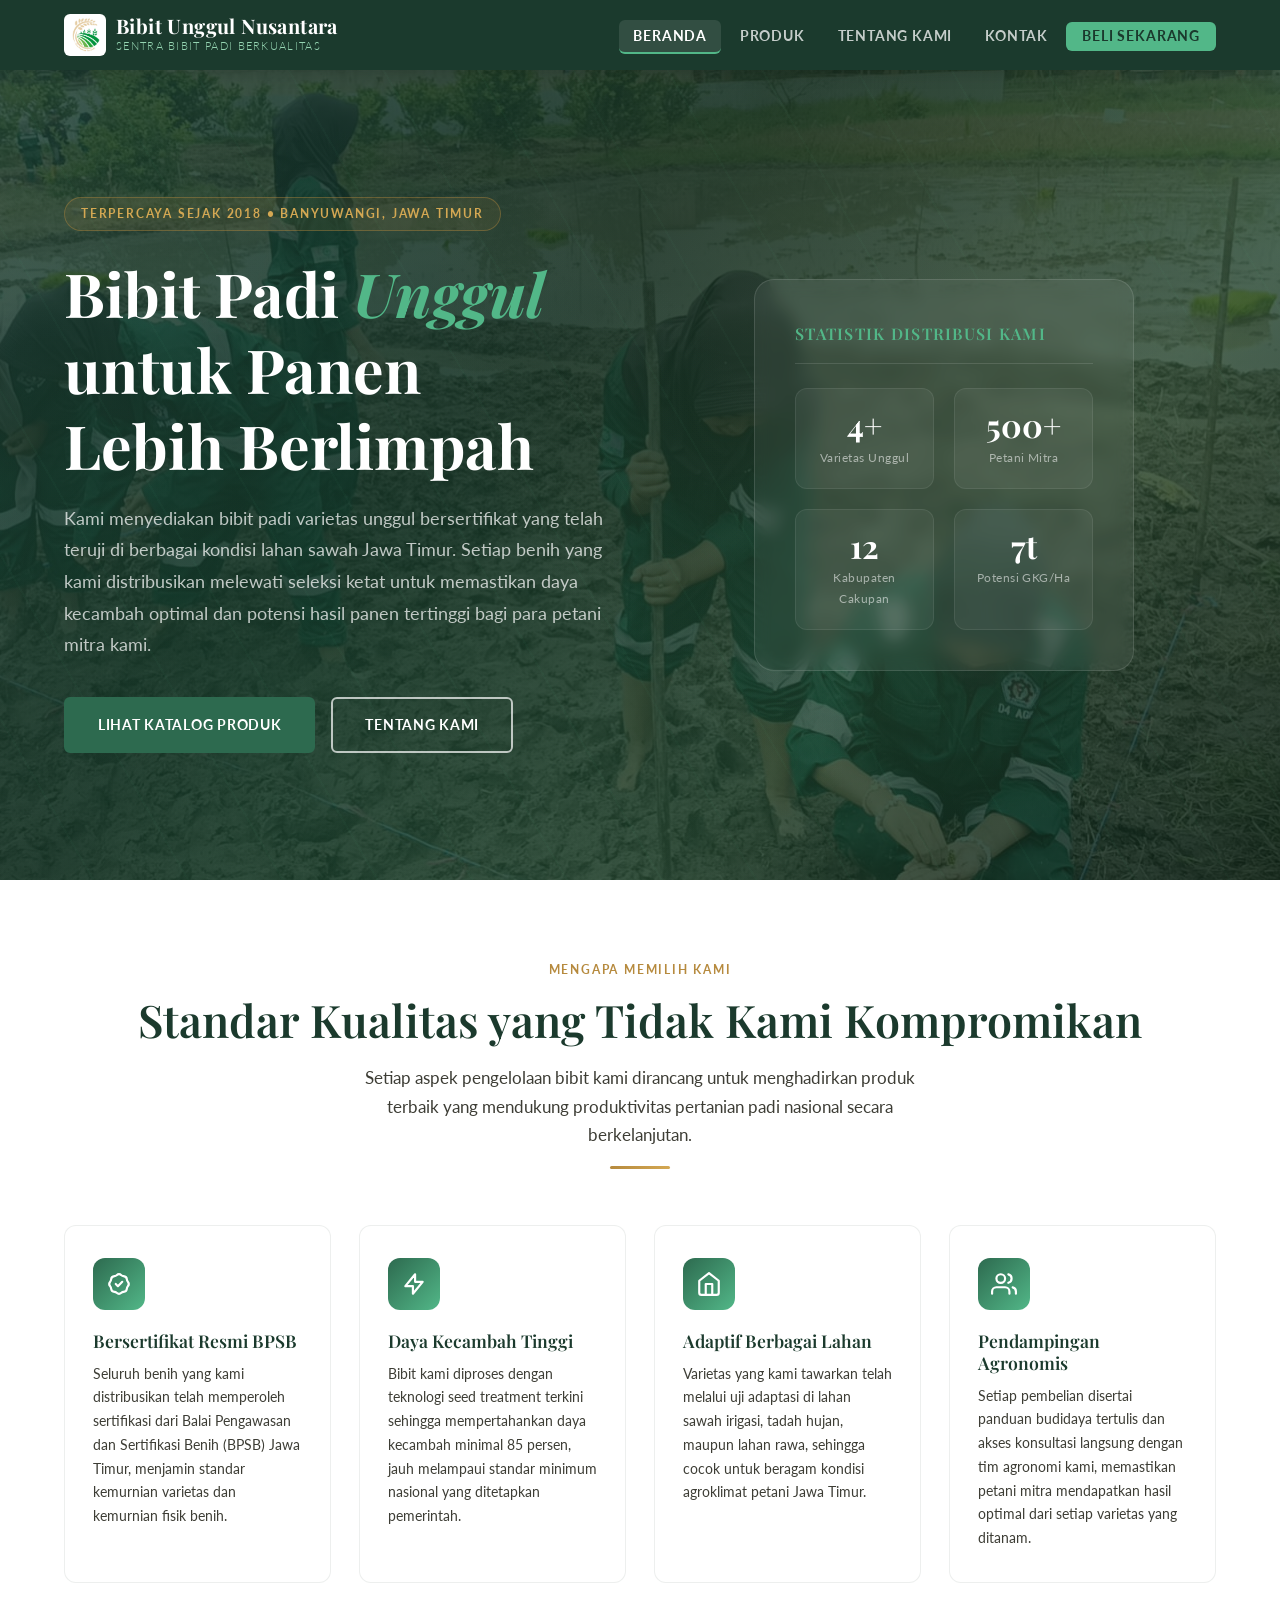
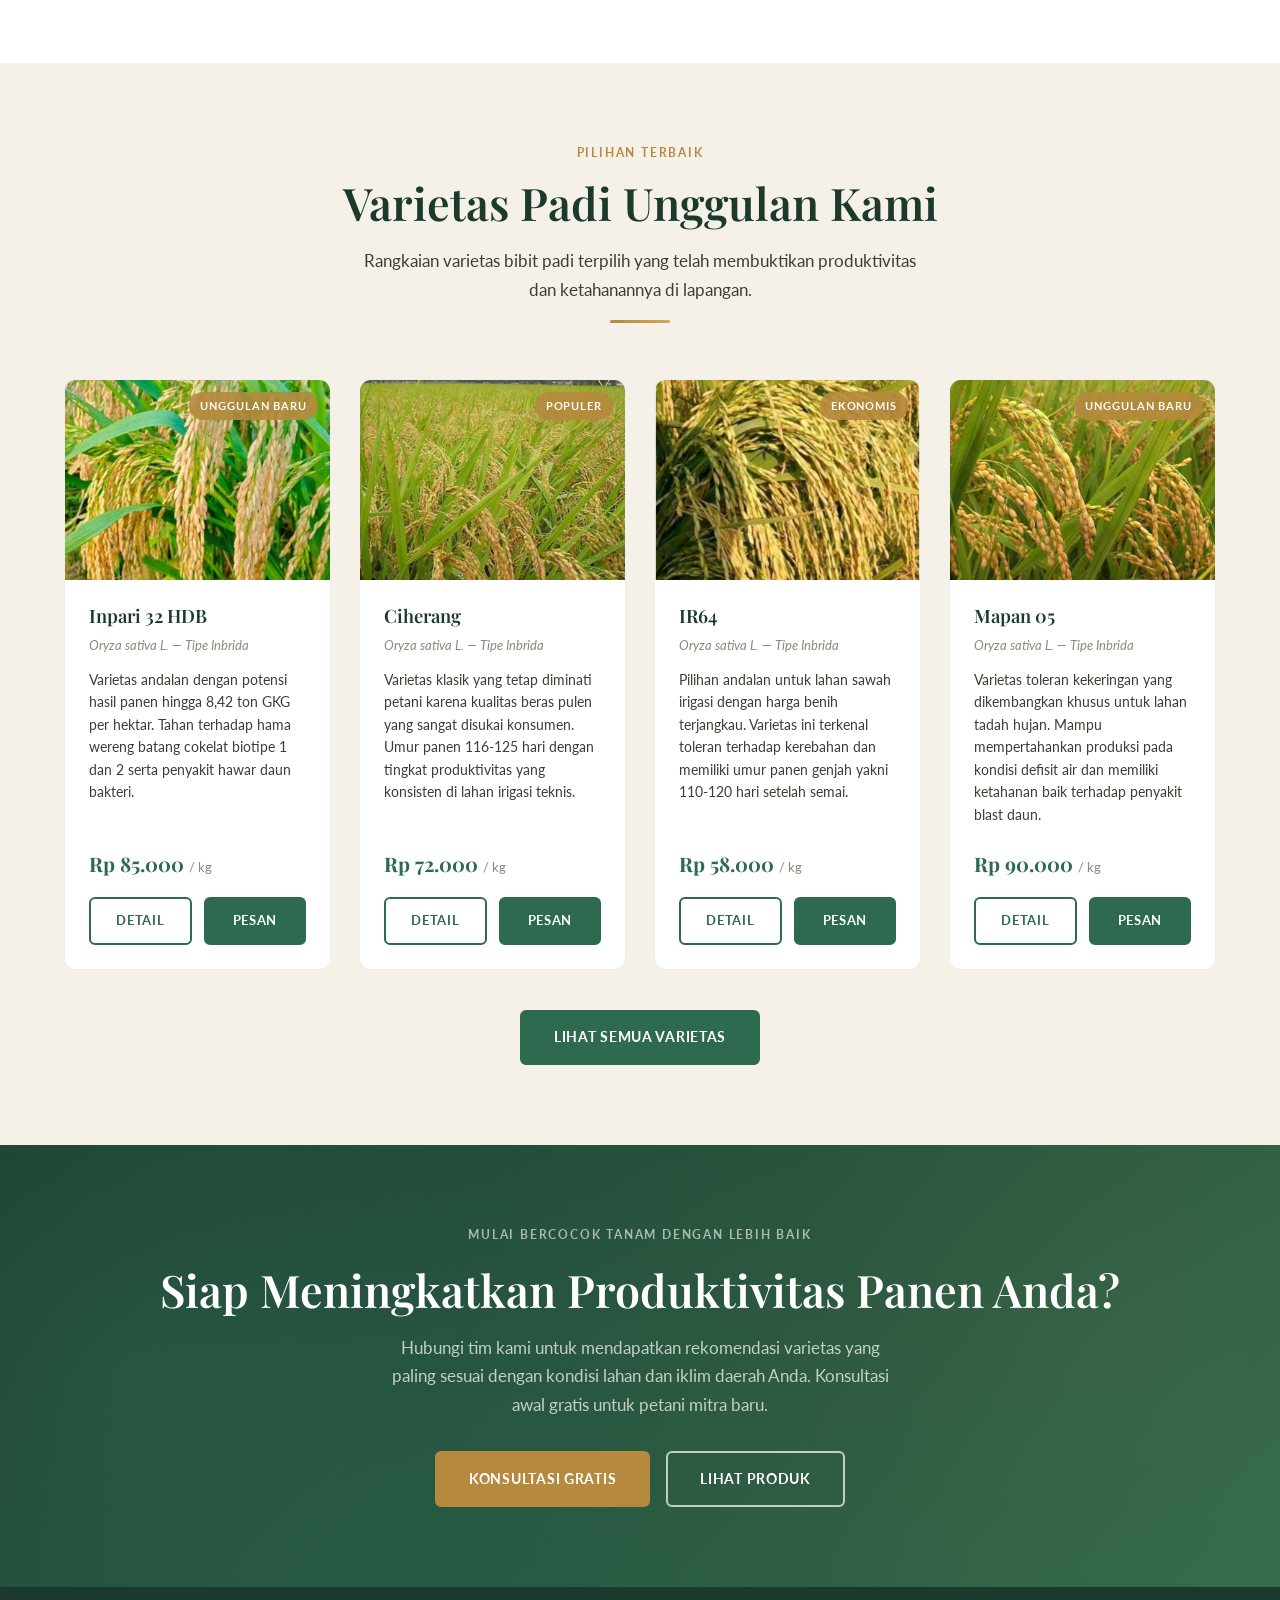
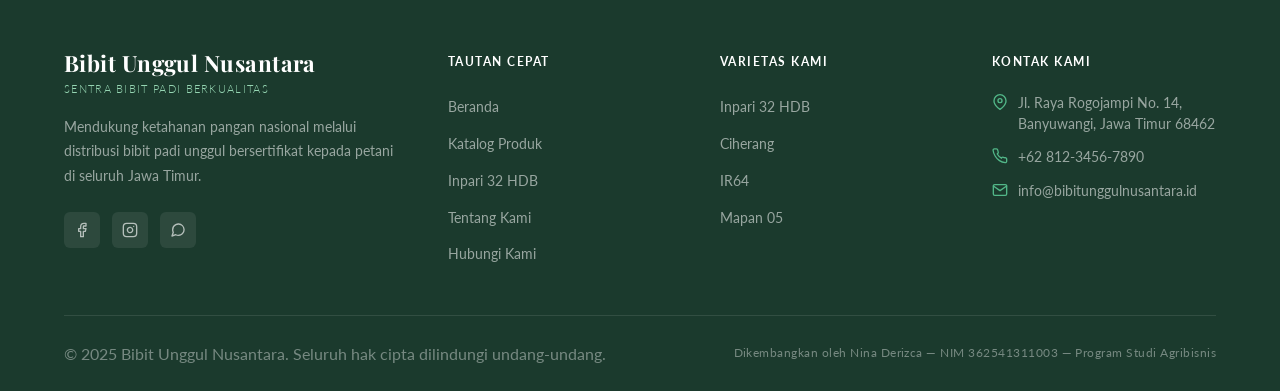
==== index.html @ 70c7c41b "update project untuk repo ninaderizca.github.io" ====
<!DOCTYPE html>
<html lang="id">
<head>
  <meta charset="UTF-8" />
  <meta name="viewport" content="width=device-width, initial-scale=1.0" />
  <title>Bibit Unggul Nusantara &mdash; Pusat Bibit Padi Berkualitas</title>
  <meta name="description" content="Distributor bibit padi varietas unggul terpercaya. Inpari 32, Ciherang, IR64, dan Mapan 05. Bersertifikat, produksi tinggi, tahan hama." />
  <link rel="stylesheet" href="style.css" />
</head>
<body>

  <!-- NAVIGASI -->
  <nav class="navbar">
    <div class="navbar-dalam">
      <a href="index.html" class="navbar-logo">
        <img src="assets/images/logo.jpg" alt="Logo Bibit Unggul Nusantara">
        <div class="logo-teks">
          <span class="logo-nama">Bibit Unggul Nusantara</span>
          <span class="logo-tagline">Sentra Bibit Padi Berkualitas</span>
        </div>
      </a>
      <ul class="navbar-menu">
        <li><a href="index.html" class="aktif">Beranda</a></li>
        <li><a href="product.html">Produk</a></li>
        <li><a href="about.html">Tentang Kami</a></li>
        <li><a href="contact.html">Kontak</a></li>
        <li><a href="product.html" class="navbar-cta">Beli Sekarang</a></li>
      </ul>
      <button class="hamburger" onclick="toggleMenu()" aria-label="Buka Menu">
        <span></span><span></span><span></span>
      </button>
    </div>
    <div class="mobile-menu" id="mobileMenu">
      <a href="index.html">Beranda</a>
      <a href="product.html">Produk</a>
      <a href="about.html">Tentang Kami</a>
      <a href="contact.html">Kontak</a>
      <a href="product.html">Beli Sekarang</a>
    </div>
  </nav>

  <!-- HERO -->
  <section class="hero">
    <div class="hero-pola"></div>
    <div class="hero-konten">
      <div class="hero-teks">
        <span class="label-kecil animasi-masuk">Terpercaya Sejak 2018 &bull; Banyuwangi, Jawa Timur</span>
        <h1 class="animasi-masuk-delay-1">
          Bibit Padi <em>Unggul</em><br />untuk Panen<br />Lebih Berlimpah
        </h1>
        <p class="deskripsi-hero animasi-masuk-delay-2">
          Kami menyediakan bibit padi varietas unggul bersertifikat yang telah teruji di berbagai kondisi lahan sawah Jawa Timur. Setiap benih yang kami distribusikan melewati seleksi ketat untuk memastikan daya kecambah optimal dan potensi hasil panen tertinggi bagi para petani mitra kami.
        </p>
        <div class="grup-tombol animasi-masuk-delay-3">
          <a href="product.html" class="tombol tombol-primer">Lihat Katalog Produk</a>
          <a href="about.html" class="tombol tombol-outline-putih">Tentang Kami</a>
        </div>
      </div>
      <div class="hero-visual animasi-masuk-delay-4">
        <div class="kartu-hero">
          <div class="kartu-hero-judul">Statistik Distribusi Kami</div>
          <div class="stats-grid">
            <div class="stat-item">
              <span class="stat-angka">4+</span>
              <div class="stat-label">Varietas Unggul</div>
            </div>
            <div class="stat-item">
              <span class="stat-angka">500+</span>
              <div class="stat-label">Petani Mitra</div>
            </div>
            <div class="stat-item">
              <span class="stat-angka">12</span>
              <div class="stat-label">Kabupaten Cakupan</div>
            </div>
            <div class="stat-item">
              <span class="stat-angka">7t</span>
              <div class="stat-label">Potensi GKG/Ha</div>
            </div>
          </div>
        </div>
      </div>
    </div>
  </section>

  <!-- KEUNGGULAN -->
  <section class="bagian bagian-putih">
    <div class="kontainer">
      <div class="judul-bagian">
        <div class="label-kecil">Mengapa Memilih Kami</div>
        <h2>Standar Kualitas yang Tidak Kami Kompromikan</h2>
        <p>Setiap aspek pengelolaan bibit kami dirancang untuk menghadirkan produk terbaik yang mendukung produktivitas pertanian padi nasional secara berkelanjutan.</p>
        <div class="garis-emas"></div>
      </div>
      <div class="grid-keunggulan">
        <div class="kartu-keunggulan">
          <div class="ikon-keunggulan">
            <svg viewBox="0 0 24 24"><path d="M9 12l2 2 4-4M7.835 4.697a3.42 3.42 0 001.946-.806 3.42 3.42 0 014.438 0 3.42 3.42 0 001.946.806 3.42 3.42 0 013.138 3.138 3.42 3.42 0 00.806 1.946 3.42 3.42 0 010 4.438 3.42 3.42 0 00-.806 1.946 3.42 3.42 0 01-3.138 3.138 3.42 3.42 0 00-1.946.806 3.42 3.42 0 01-4.438 0 3.42 3.42 0 00-1.946-.806 3.42 3.42 0 01-3.138-3.138 3.42 3.42 0 00-.806-1.946 3.42 3.42 0 010-4.438 3.42 3.42 0 00.806-1.946 3.42 3.42 0 013.138-3.138z"/></svg>
          </div>
          <h3>Bersertifikat Resmi BPSB</h3>
          <p>Seluruh benih yang kami distribusikan telah memperoleh sertifikasi dari Balai Pengawasan dan Sertifikasi Benih (BPSB) Jawa Timur, menjamin standar kemurnian varietas dan kemurnian fisik benih.</p>
        </div>
        <div class="kartu-keunggulan">
          <div class="ikon-keunggulan">
            <svg viewBox="0 0 24 24"><path d="M13 10V3L4 14h7v7l9-11h-7z"/></svg>
          </div>
          <h3>Daya Kecambah Tinggi</h3>
          <p>Bibit kami diproses dengan teknologi seed treatment terkini sehingga mempertahankan daya kecambah minimal 85 persen, jauh melampaui standar minimum nasional yang ditetapkan pemerintah.</p>
        </div>
        <div class="kartu-keunggulan">
          <div class="ikon-keunggulan">
            <svg viewBox="0 0 24 24"><path d="M3 9l9-7 9 7v11a2 2 0 01-2 2H5a2 2 0 01-2-2z"/><polyline points="9,22 9,12 15,12 15,22"/></svg>
          </div>
          <h3>Adaptif Berbagai Lahan</h3>
          <p>Varietas yang kami tawarkan telah melalui uji adaptasi di lahan sawah irigasi, tadah hujan, maupun lahan rawa, sehingga cocok untuk beragam kondisi agroklimat petani Jawa Timur.</p>
        </div>
        <div class="kartu-keunggulan">
          <div class="ikon-keunggulan">
            <svg viewBox="0 0 24 24"><path d="M17 21v-2a4 4 0 00-4-4H5a4 4 0 00-4 4v2"/><circle cx="9" cy="7" r="4"/><path d="M23 21v-2a4 4 0 00-3-3.87M16 3.13a4 4 0 010 7.75"/></svg>
          </div>
          <h3>Pendampingan Agronomis</h3>
          <p>Setiap pembelian disertai panduan budidaya tertulis dan akses konsultasi langsung dengan tim agronomi kami, memastikan petani mitra mendapatkan hasil optimal dari setiap varietas yang ditanam.</p>
        </div>
      </div>
    </div>
  </section>

  <!-- PRODUK UNGGULAN -->
  <section class="bagian bagian-krem">
    <div class="kontainer">
      <div class="judul-bagian">
        <div class="label-kecil">Pilihan Terbaik</div>
        <h2>Varietas Padi Unggulan Kami</h2>
        <p>Rangkaian varietas bibit padi terpilih yang telah membuktikan produktivitas dan ketahanannya di lapangan.</p>
        <div class="garis-emas"></div>
      </div>
      <div class="grid-produk">

        <!-- Inpari 32 -->
        <div class="kartu-produk">
          <div class="kartu-produk-gambar" style="background: transparent;">
            <img src="assets/images/inpari32.jpg" alt="Bibit Padi Inpari 32 HDB" style="width: 100%; height: 100%; object-fit: cover;" />
            <div class="lencana-varietas">Unggulan Baru</div>
          </div>
          <div class="kartu-produk-isi">
            <h3>Inpari 32 HDB</h3>
            <div class="varietas-latin">Oryza sativa L. &mdash; Tipe Inbrida</div>
            <p>Varietas andalan dengan potensi hasil panen hingga 8,42 ton GKG per hektar. Tahan terhadap hama wereng batang cokelat biotipe 1 dan 2 serta penyakit hawar daun bakteri.</p>
            <div class="harga-produk">Rp 85.000 <span>/ kg</span></div>
            <div class="kartu-produk-aksi">
              <a href="detail-inpari.html" class="tombol tombol-sekunder">Detail</a>
              <a href="contact.html" class="tombol tombol-primer">Pesan</a>
            </div>
          </div>
        </div>

        <!-- Ciherang -->
        <div class="kartu-produk">
          <div class="kartu-produk-gambar" style="background: transparent;">
            <img src="assets/images/ciherang.jpg" alt="Bibit Padi Ciherang" style="width: 100%; height: 100%; object-fit: cover;" />
            <div class="lencana-varietas">Populer</div>
          </div>
          <div class="kartu-produk-isi">
            <h3>Ciherang</h3>
            <div class="varietas-latin">Oryza sativa L. &mdash; Tipe Inbrida</div>
            <p>Varietas klasik yang tetap diminati petani karena kualitas beras pulen yang sangat disukai konsumen. Umur panen 116-125 hari dengan tingkat produktivitas yang konsisten di lahan irigasi teknis.</p>
            <div class="harga-produk">Rp 72.000 <span>/ kg</span></div>
            <div class="kartu-produk-aksi">
              <a href="product.html" class="tombol tombol-sekunder">Detail</a>
              <a href="contact.html" class="tombol tombol-primer">Pesan</a>
            </div>
          </div>
        </div>

        <!-- IR64 -->
        <div class="kartu-produk">
          <div class="kartu-produk-gambar" style="background: transparent;">
            <img src="assets/images/ir64.jpg" alt="Bibit Padi IR64" style="width: 100%; height: 100%; object-fit: cover;" />
            <div class="lencana-varietas">Ekonomis</div>
          </div>
          <div class="kartu-produk-isi">
            <h3>IR64</h3>
            <div class="varietas-latin">Oryza sativa L. &mdash; Tipe Inbrida</div>
            <p>Pilihan andalan untuk lahan sawah irigasi dengan harga benih terjangkau. Varietas ini terkenal toleran terhadap kerebahan dan memiliki umur panen genjah yakni 110-120 hari setelah semai.</p>
            <div class="harga-produk">Rp 58.000 <span>/ kg</span></div>
            <div class="kartu-produk-aksi">
              <a href="product.html" class="tombol tombol-sekunder">Detail</a>
              <a href="contact.html" class="tombol tombol-primer">Pesan</a>
            </div>
          </div>
        </div>

        <!-- Mapan 05 -->
        <div class="kartu-produk">
          <div class="kartu-produk-gambar" style="background: transparent;">
            <img src="assets/images/mapan05.jpg" alt="Bibit Padi Mapan 05" style="width: 100%; height: 100%; object-fit: cover;" />
            <div class="lencana-varietas">Unggulan Baru</div>
          </div>
          <div class="kartu-produk-isi">
            <h3>Mapan 05</h3>
            <div class="varietas-latin">Oryza sativa L. &mdash; Tipe Inbrida</div>
            <p>Varietas toleran kekeringan yang dikembangkan khusus untuk lahan tadah hujan. Mampu mempertahankan produksi pada kondisi defisit air dan memiliki ketahanan baik terhadap penyakit blast daun.</p>
            <div class="harga-produk">Rp 90.000 <span>/ kg</span></div>
            <div class="kartu-produk-aksi">
              <a href="product.html" class="tombol tombol-sekunder">Detail</a>
              <a href="contact.html" class="tombol tombol-primer">Pesan</a>
            </div>
          </div>
        </div>

      </div>
      <div style="text-align: center; margin-top: 2.5rem;">
        <a href="product.html" class="tombol tombol-primer">Lihat Semua Varietas</a>
      </div>
    </div>
  </section>

  <!-- SPANDUK CTA -->
  <section class="spanduk-cta">
    <div class="kontainer">
      <div class="label-kecil" style="color: rgba(255,255,255,0.6);">Mulai Bercocok Tanam dengan Lebih Baik</div>
      <h2 style="color: var(--putih); margin: 1rem 0;">Siap Meningkatkan Produktivitas Panen Anda?</h2>
      <p>Hubungi tim kami untuk mendapatkan rekomendasi varietas yang paling sesuai dengan kondisi lahan dan iklim daerah Anda. Konsultasi awal gratis untuk petani mitra baru.</p>
      <div class="grup-tombol" style="justify-content: center;">
        <a href="contact.html" class="tombol tombol-emas">Konsultasi Gratis</a>
        <a href="product.html" class="tombol tombol-outline-putih">Lihat Produk</a>
      </div>
    </div>
  </section>

  <!-- FOOTER -->
  <footer class="footer">
    <div class="kontainer">
      <div class="footer-grid">
        <div class="footer-brand">
          <div class="logo-nama">Bibit Unggul Nusantara</div>
          <div class="logo-tagline" style="margin-bottom: 1rem;">Sentra Bibit Padi Berkualitas</div>
          <p>Mendukung ketahanan pangan nasional melalui distribusi bibit padi unggul bersertifikat kepada petani di seluruh Jawa Timur.</p>
          <div class="sosial-links">
            <a href="#" class="sosial-btn" aria-label="Facebook">
              <svg viewBox="0 0 24 24"><path d="M18 2h-3a5 5 0 00-5 5v3H7v4h3v8h4v-8h3l1-4h-4V7a1 1 0 011-1h3z"/></svg>
            </a>
            <a href="#" class="sosial-btn" aria-label="Instagram">
              <svg viewBox="0 0 24 24"><rect x="2" y="2" width="20" height="20" rx="5" ry="5"/><path d="M16 11.37A4 4 0 1112.63 8 4 4 0 0116 11.37z"/><line x1="17.5" y1="6.5" x2="17.51" y2="6.5"/></svg>
            </a>
            <a href="#" class="sosial-btn" aria-label="WhatsApp">
              <svg viewBox="0 0 24 24"><path d="M21 11.5a8.38 8.38 0 01-.9 3.8 8.5 8.5 0 01-7.6 4.7 8.38 8.38 0 01-3.8-.9L3 21l1.9-5.7a8.38 8.38 0 01-.9-3.8 8.5 8.5 0 014.7-7.6 8.38 8.38 0 013.8-.9h.5a8.48 8.48 0 018 8v.5z"/></svg>
            </a>
          </div>
        </div>
        <div>
          <div class="footer-judul">Tautan Cepat</div>
          <ul class="footer-link-list">
            <li><a href="index.html">Beranda</a></li>
            <li><a href="product.html">Katalog Produk</a></li>
            <li><a href="detail-inpari.html">Inpari 32 HDB</a></li>
            <li><a href="about.html">Tentang Kami</a></li>
            <li><a href="contact.html">Hubungi Kami</a></li>
          </ul>
        </div>
        <div>
          <div class="footer-judul">Varietas Kami</div>
          <ul class="footer-link-list">
            <li><a href="detail-inpari.html">Inpari 32 HDB</a></li>
            <li><a href="product.html">Ciherang</a></li>
            <li><a href="product.html">IR64</a></li>
            <li><a href="product.html">Mapan 05</a></li>
          </ul>
        </div>
        <div>
          <div class="footer-judul">Kontak Kami</div>
          <div class="footer-kontak-item">
            <svg viewBox="0 0 24 24"><path d="M21 10c0 7-9 13-9 13s-9-6-9-13a9 9 0 0118 0z"/><circle cx="12" cy="10" r="3"/></svg>
            Jl. Raya Rogojampi No. 14, Banyuwangi, Jawa Timur 68462
          </div>
          <div class="footer-kontak-item">
            <svg viewBox="0 0 24 24"><path d="M22 16.92v3a2 2 0 01-2.18 2 19.79 19.79 0 01-8.63-3.07A19.5 19.5 0 014.69 12a19.79 19.79 0 01-3.07-8.67A2 2 0 013.6 1.28h3a2 2 0 012 1.72c.127.96.361 1.903.7 2.81a2 2 0 01-.45 2.11L7.91 9a16 16 0 006.29 6.29l.61-.91a2 2 0 012.11-.45c.907.339 1.85.573 2.81.7A2 2 0 0122 16.92z"/></svg>
            +62 812-3456-7890
          </div>
          <div class="footer-kontak-item">
            <svg viewBox="0 0 24 24"><path d="M4 4h16c1.1 0 2 .9 2 2v12c0 1.1-.9 2-2 2H4c-1.1 0-2-.9-2-2V6c0-1.1.9-2 2-2z"/><polyline points="22,6 12,13 2,6"/></svg>
            info@bibitunggulnusantara.id
          </div>
        </div>
      </div>
      <div class="footer-bawah">
        <p>&copy; 2025 Bibit Unggul Nusantara. Seluruh hak cipta dilindungi undang-undang.</p>
        <p class="footer-nim">Dikembangkan oleh Nina Derizca &mdash; NIM 362541311003 &mdash; Program Studi Agribisnis</p>
      </div>
    </div>
  </footer>

  <script>
    function toggleMenu() {
      const menu = document.getElementById('mobileMenu');
      menu.classList.toggle('terbuka');
    }
  </script>
</body>
</html>
---- style.css ----
/* ============================================================
   BIBIT UNGGUL NUSANTARA - Stylesheet Utama
   Pemilik: Nina Derizca | NIM: 362541311003 | Agribisnis
   ============================================================ */

/* ── Import Font ── */
@import url('https://fonts.googleapis.com/css2?family=Playfair+Display:ital,wght@0,400;0,600;0,700;1,400&family=Lato:wght@300;400;700&family=DM+Serif+Display:ital@0;1&display=swap');

/* ── Variabel CSS ── */
:root {
  --hijau-tua:     #1b3a2d;
  --hijau-sedang:  #2d6a4f;
  --hijau-muda:    #52b788;
  --hijau-terang:  #95d5b2;
  --krem:          #f5f0e8;
  --krem-gelap:    #e8dfc8;
  --emas:          #b68a3e;
  --emas-muda:     #d4a853;
  --putih:         #ffffff;
  --abu-terang:    #f9f7f4;
  --abu:           #8a8a7e;
  --teks-gelap:    #1e1e1a;
  --teks-sedang:   #3d3d35;

  --font-display:  'Playfair Display', Georgia, serif;
  --font-serif:    'DM Serif Display', Georgia, serif;
  --font-body:     'Lato', sans-serif;

  --radius-kecil:  6px;
  --radius:        12px;
  --radius-besar:  20px;
  --shadow-halus:  0 2px 12px rgba(27, 58, 45, 0.08);
  --shadow-sedang: 0 6px 28px rgba(27, 58, 45, 0.14);
  --shadow-dalam:  0 16px 48px rgba(27, 58, 45, 0.22);
  --transisi:      0.32s cubic-bezier(0.4, 0, 0.2, 1);
}

/* ── Reset & Dasar ── */
*, *::before, *::after { box-sizing: border-box; margin: 0; padding: 0; }

html { scroll-behavior: smooth; font-size: 16px; }

body {
  font-family: var(--font-body);
  color: var(--teks-gelap);
  background-color: var(--krem);
  line-height: 1.7;
  -webkit-font-smoothing: antialiased;
}

img { display: block; max-width: 100%; }
a { color: inherit; text-decoration: none; }
ul { list-style: none; }

/* ── Tipografi Umum ── */
h1, h2, h3, h4 {
  font-family: var(--font-display);
  color: var(--hijau-tua);
  line-height: 1.25;
}

h1 { font-size: clamp(2.4rem, 5vw, 3.8rem); font-weight: 700; }
h2 { font-size: clamp(1.8rem, 3.5vw, 2.8rem); font-weight: 600; }
h3 { font-size: clamp(1.2rem, 2.5vw, 1.6rem); font-weight: 600; }
h4 { font-size: 1.1rem; font-weight: 600; }

p { color: var(--teks-sedang); font-size: 1rem; }

/* ── Komponen Teks Utilitas ── */
.label-kecil {
  font-family: var(--font-body);
  font-size: 0.75rem;
  font-weight: 700;
  letter-spacing: 0.15em;
  text-transform: uppercase;
  color: var(--emas);
}

.teks-tengah { text-align: center; }
.teks-putih  { color: var(--putih) !important; }
.teks-hijau  { color: var(--hijau-sedang); }

/* ── Tombol ── */
.tombol {
  display: inline-flex;
  align-items: center;
  gap: 0.5rem;
  padding: 0.85rem 2rem;
  border-radius: var(--radius-kecil);
  font-family: var(--font-body);
  font-size: 0.9rem;
  font-weight: 700;
  letter-spacing: 0.05em;
  cursor: pointer;
  border: 2px solid transparent;
  transition: var(--transisi);
  text-transform: uppercase;
}

.tombol-primer {
  background: var(--hijau-sedang);
  color: var(--putih);
  border-color: var(--hijau-sedang);
}
.tombol-primer:hover {
  background: var(--hijau-tua);
  border-color: var(--hijau-tua);
  transform: translateY(-2px);
  box-shadow: var(--shadow-sedang);
}

.tombol-sekunder {
  background: transparent;
  color: var(--hijau-sedang);
  border-color: var(--hijau-sedang);
}
.tombol-sekunder:hover {
  background: var(--hijau-sedang);
  color: var(--putih);
  transform: translateY(-2px);
}

.tombol-emas {
  background: var(--emas);
  color: var(--putih);
  border-color: var(--emas);
}
.tombol-emas:hover {
  background: #9a7230;
  border-color: #9a7230;
  transform: translateY(-2px);
  box-shadow: var(--shadow-sedang);
}

.tombol-outline-putih {
  background: transparent;
  color: var(--putih);
  border-color: rgba(255,255,255,0.7);
}
.tombol-outline-putih:hover {
  background: rgba(255,255,255,0.15);
  border-color: var(--putih);
}

/* ── Navigasi ── */
.navbar {
  position: sticky;
  top: 0;
  z-index: 1000;
  background: var(--hijau-tua);
  box-shadow: 0 2px 16px rgba(0,0,0,0.18);
}

.navbar-dalam {
  max-width: 1200px;
  margin: 0 auto;
  padding: 0 1.5rem;
  display: flex;
  align-items: center;
  justify-content: space-between;
  height: 70px;
}

.navbar-logo {
  display: flex;
  flex-direction: row;
  align-items: center;
  gap: 10px;
}

.navbar-logo img {
  height: 42px;
  width: auto;
  flex-shrink: 0;
  border-radius: 6px;
}

.logo-teks {
  display: flex;
  flex-direction: column;
  gap: 0;
}

.logo-nama {
  font-family: var(--font-display);
  font-size: 1.25rem;
  font-weight: 700;
  color: var(--putih);
  letter-spacing: 0.02em;
  line-height: 1.1;
}

.logo-tagline {
  font-size: 0.68rem;
  color: var(--hijau-terang);
  letter-spacing: 0.12em;
  text-transform: uppercase;
  font-weight: 300;
}

.navbar-menu {
  display: flex;
  align-items: center;
  gap: 0.25rem;
}

.navbar-menu a {
  font-size: 0.85rem;
  font-weight: 700;
  letter-spacing: 0.06em;
  text-transform: uppercase;
  color: rgba(255,255,255,0.75);
  padding: 0.5rem 0.9rem;
  border-radius: var(--radius-kecil);
  transition: var(--transisi);
}

.navbar-menu a:hover,
.navbar-menu a.aktif {
  color: var(--putih);
  background: rgba(255,255,255,0.1);
}

.navbar-menu a.aktif {
  border-bottom: 2px solid var(--hijau-muda);
}

.navbar-cta {
  background: var(--hijau-muda) !important;
  color: var(--hijau-tua) !important;
  padding: 0.4rem 1rem !important;
  border-radius: var(--radius-kecil) !important;
}

.navbar-cta:hover {
  background: var(--hijau-terang) !important;
  transform: none !important;
}

/* ── Hamburger (Mobile) ── */
.hamburger {
  display: none;
  flex-direction: column;
  gap: 5px;
  cursor: pointer;
  padding: 4px;
  background: none;
  border: none;
}

.hamburger span {
  width: 24px;
  height: 2px;
  background: var(--putih);
  border-radius: 2px;
  transition: var(--transisi);
}

.mobile-menu {
  display: none;
  flex-direction: column;
  background: var(--hijau-tua);
  padding: 1rem 1.5rem;
  gap: 0.25rem;
}

.mobile-menu a {
  color: rgba(255,255,255,0.8);
  font-size: 0.9rem;
  font-weight: 700;
  letter-spacing: 0.06em;
  text-transform: uppercase;
  padding: 0.65rem 0;
  border-bottom: 1px solid rgba(255,255,255,0.08);
  transition: var(--transisi);
}

.mobile-menu a:hover { color: var(--hijau-muda); }
.mobile-menu.terbuka { display: flex; }

/* ── Kontainer Umum ── */
.kontainer {
  max-width: 1200px;
  margin: 0 auto;
  padding: 0 1.5rem;
}

.bagian {
  padding: 5rem 0;
}

.bagian-krem    { background: var(--krem); }
.bagian-putih   { background: var(--putih); }
.bagian-hijau   { background: var(--hijau-tua); }
.bagian-abu     { background: var(--abu-terang); }

/* ── Judul Bagian ── */
.judul-bagian {
  text-align: center;
  margin-bottom: 3.5rem;
}

.judul-bagian .label-kecil {
  margin-bottom: 0.75rem;
}

.judul-bagian h2 {
  margin-bottom: 1rem;
}

.judul-bagian p {
  max-width: 580px;
  margin: 0 auto;
  font-size: 1.05rem;
}

/* ── Garis Dekoratif ── */
.garis-emas {
  width: 60px;
  height: 3px;
  background: linear-gradient(90deg, var(--emas), var(--emas-muda));
  border-radius: 2px;
  margin: 1rem auto 0;
}

/* ============================================================
   HERO - BERANDA
   ============================================================ */
.hero {
  position: relative;
  min-height: 90vh;
  display: flex;
  align-items: center;
  overflow: hidden;
  background-image: url('assets/images/background.jpg');
  background-size: cover;
  background-position: center;
  background-attachment: fixed;
}

.hero::after {
  content: '';
  position: absolute;
  inset: 0;
  background: linear-gradient(
    135deg,
    rgba(27, 58, 45, 0.82) 0%,
    rgba(15, 42, 30, 0.88) 40%,
    rgba(26, 61, 41, 0.80) 70%,
    rgba(13, 34, 24, 0.85) 100%
  );
  z-index: 1;
}

.hero-pola {
  position: absolute;
  inset: 0;
  z-index: 2;
  background-image:
    radial-gradient(circle at 20% 80%, rgba(82, 183, 136, 0.10) 0%, transparent 50%),
    radial-gradient(circle at 80% 20%, rgba(182, 138, 62, 0.08) 0%, transparent 50%),
    repeating-linear-gradient(
      60deg,
      transparent,
      transparent 80px,
      rgba(82, 183, 136, 0.03) 80px,
      rgba(82, 183, 136, 0.03) 82px
    );
}

.hero-konten {
  position: relative;
  z-index: 3;
  display: grid;
  grid-template-columns: 1fr 1fr;
  gap: 4rem;
  align-items: center;
  max-width: 1200px;
  margin: 0 auto;
  padding: 4rem 1.5rem;
  width: 100%;
}

.hero-teks .label-kecil {
  display: inline-block;
  padding: 0.35rem 1rem;
  border: 1px solid rgba(182, 138, 62, 0.4);
  border-radius: 100px;
  margin-bottom: 1.5rem;
  color: var(--emas-muda);
  background: rgba(182, 138, 62, 0.1);
}

.hero-teks h1 {
  color: var(--putih);
  margin-bottom: 1.25rem;
}

.hero-teks h1 em {
  font-style: italic;
  color: var(--hijau-muda);
}

.hero-teks .deskripsi-hero {
  color: rgba(255,255,255,0.72);
  font-size: 1.1rem;
  margin-bottom: 2.25rem;
  line-height: 1.8;
}

.grup-tombol {
  display: flex;
  gap: 1rem;
  flex-wrap: wrap;
}

.hero-visual {
  display: flex;
  justify-content: center;
  align-items: center;
}

.kartu-hero {
  background: rgba(255,255,255,0.06);
  border: 1px solid rgba(255,255,255,0.12);
  border-radius: var(--radius-besar);
  padding: 2.5rem;
  backdrop-filter: blur(8px);
  width: 100%;
  max-width: 380px;
}

.kartu-hero-judul {
  font-family: var(--font-display);
  font-size: 1rem;
  color: var(--hijau-muda);
  font-weight: 600;
  letter-spacing: 0.08em;
  text-transform: uppercase;
  margin-bottom: 1.5rem;
  padding-bottom: 1rem;
  border-bottom: 1px solid rgba(255,255,255,0.12);
}

.stats-grid {
  display: grid;
  grid-template-columns: 1fr 1fr;
  gap: 1.25rem;
}

.stat-item {
  text-align: center;
  padding: 1.25rem 0.75rem;
  background: rgba(255,255,255,0.05);
  border-radius: var(--radius);
  border: 1px solid rgba(255,255,255,0.08);
  transition: var(--transisi);
}

.stat-item:hover {
  background: rgba(82, 183, 136, 0.12);
  border-color: rgba(82, 183, 136, 0.25);
}

.stat-angka {
  font-family: var(--font-display);
  font-size: 2rem;
  font-weight: 700;
  color: var(--putih);
  display: block;
  line-height: 1;
}

.stat-label {
  font-size: 0.75rem;
  color: rgba(255,255,255,0.55);
  margin-top: 0.4rem;
  letter-spacing: 0.04em;
}

/* ── Keunggulan (Beranda) ── */
.grid-keunggulan {
  display: grid;
  grid-template-columns: repeat(auto-fit, minmax(240px, 1fr));
  gap: 1.75rem;
}

.kartu-keunggulan {
  background: var(--putih);
  border-radius: var(--radius);
  padding: 2rem 1.75rem;
  border: 1px solid rgba(27, 58, 45, 0.08);
  transition: var(--transisi);
  position: relative;
  overflow: hidden;
}

.kartu-keunggulan::before {
  content: '';
  position: absolute;
  top: 0;
  left: 0;
  right: 0;
  height: 3px;
  background: linear-gradient(90deg, var(--hijau-sedang), var(--hijau-muda));
  transform: scaleX(0);
  transform-origin: left;
  transition: var(--transisi);
}

.kartu-keunggulan:hover {
  transform: translateY(-5px);
  box-shadow: var(--shadow-sedang);
  border-color: rgba(45, 106, 79, 0.2);
}

.kartu-keunggulan:hover::before {
  transform: scaleX(1);
}

.ikon-keunggulan {
  width: 52px;
  height: 52px;
  background: linear-gradient(135deg, var(--hijau-sedang), var(--hijau-muda));
  border-radius: var(--radius);
  display: flex;
  align-items: center;
  justify-content: center;
  margin-bottom: 1.25rem;
}

.ikon-keunggulan svg {
  width: 26px;
  height: 26px;
  stroke: var(--putih);
  fill: none;
  stroke-width: 2;
  stroke-linecap: round;
  stroke-linejoin: round;
}

.kartu-keunggulan h3 {
  font-size: 1.1rem;
  margin-bottom: 0.6rem;
  color: var(--hijau-tua);
}

.kartu-keunggulan p {
  font-size: 0.9rem;
  line-height: 1.65;
}

/* ── Pratinjau Produk (Beranda) ── */
.grid-produk {
  display: grid;
  grid-template-columns: repeat(auto-fill, minmax(260px, 1fr));
  gap: 1.75rem;
}

.kartu-produk {
  background: var(--putih);
  border-radius: var(--radius);
  overflow: hidden;
  border: 1px solid rgba(27, 58, 45, 0.08);
  transition: var(--transisi);
  display: flex;
  flex-direction: column;
}

.kartu-produk:hover {
  transform: translateY(-6px);
  box-shadow: var(--shadow-dalam);
}

.kartu-produk-gambar {
  height: 200px;
  background: linear-gradient(135deg, var(--hijau-tua), var(--hijau-sedang));
  display: flex;
  align-items: center;
  justify-content: center;
  position: relative;
  overflow: hidden;
}

.kartu-produk-gambar::after {
  content: '';
  position: absolute;
  inset: 0;
  background: repeating-linear-gradient(
    45deg,
    transparent,
    transparent 18px,
    rgba(255,255,255,0.03) 18px,
    rgba(255,255,255,0.03) 36px
  );
}

.kartu-produk-gambar svg {
  width: 72px;
  height: 72px;
  stroke: rgba(255,255,255,0.5);
  fill: none;
  stroke-width: 1.5;
  stroke-linecap: round;
  stroke-linejoin: round;
  position: relative;
  z-index: 1;
}

.lencana-varietas {
  position: absolute;
  top: 12px;
  right: 12px;
  background: rgba(182, 138, 62, 0.9);
  color: var(--putih);
  font-size: 0.68rem;
  font-weight: 700;
  letter-spacing: 0.08em;
  text-transform: uppercase;
  padding: 0.3rem 0.7rem;
  border-radius: 100px;
  z-index: 2;
}

.kartu-produk-isi {
  padding: 1.5rem;
  flex: 1;
  display: flex;
  flex-direction: column;
}

.kartu-produk-isi h3 {
  font-size: 1.15rem;
  margin-bottom: 0.4rem;
  color: var(--hijau-tua);
}

.kartu-produk-isi .varietas-latin {
  font-style: italic;
  font-size: 0.82rem;
  color: var(--abu);
  margin-bottom: 0.8rem;
}

.kartu-produk-isi p {
  font-size: 0.88rem;
  line-height: 1.6;
  flex: 1;
  margin-bottom: 1.25rem;
}

.harga-produk {
  font-family: var(--font-display);
  font-size: 1.25rem;
  font-weight: 700;
  color: var(--hijau-sedang);
  margin-bottom: 1rem;
}

.harga-produk span {
  font-size: 0.8rem;
  font-weight: 400;
  color: var(--abu);
  font-family: var(--font-body);
}

.kartu-produk-aksi {
  display: flex;
  gap: 0.75rem;
}

.kartu-produk-aksi .tombol {
  flex: 1;
  justify-content: center;
  padding: 0.7rem 1rem;
  font-size: 0.8rem;
}

/* ── Spanduk CTA ── */
.spanduk-cta {
  background: linear-gradient(135deg, var(--hijau-tua), var(--hijau-sedang));
  padding: 5rem 0;
  text-align: center;
  position: relative;
  overflow: hidden;
}

.spanduk-cta::before {
  content: '';
  position: absolute;
  inset: 0;
  background:
    radial-gradient(circle at 10% 50%, rgba(82, 183, 136, 0.15) 0%, transparent 60%),
    radial-gradient(circle at 90% 50%, rgba(182, 138, 62, 0.1) 0%, transparent 60%);
}

.spanduk-cta > * { position: relative; z-index: 1; }

.spanduk-cta h2 {
  color: var(--putih);
  margin-bottom: 1rem;
}

.spanduk-cta p {
  color: rgba(255,255,255,0.72);
  font-size: 1.05rem;
  max-width: 520px;
  margin: 0 auto 2rem;
}

/* ============================================================
   KATALOG PRODUK
   ============================================================ */
.header-halaman {
  background-image: url('assets/images/background.jpg');
  background-size: cover;
  background-position: center;
  background-attachment: fixed;
  padding: 5rem 0 4rem;
  text-align: center;
  position: relative;
  overflow: hidden;
}

.header-halaman::after {
  content: '';
  position: absolute;
  inset: 0;
  background: linear-gradient(135deg, rgba(27, 58, 45, 0.88), rgba(15, 42, 30, 0.92));
  z-index: 0;
}

.header-halaman::before {
  content: '';
  position: absolute;
  inset: 0;
  z-index: 1;
  background: repeating-linear-gradient(
    -45deg,
    transparent,
    transparent 40px,
    rgba(255,255,255,0.02) 40px,
    rgba(255,255,255,0.02) 42px
  );
}

.header-halaman > * { position: relative; z-index: 2; }

.header-halaman h1 {
  color: var(--putih);
  margin-bottom: 0.75rem;
}

.header-halaman p {
  color: rgba(255,255,255,0.65);
  max-width: 520px;
  margin: 0 auto;
  font-size: 1.05rem;
}

.breadcrumb {
  display: flex;
  align-items: center;
  gap: 0.5rem;
  justify-content: center;
  margin-bottom: 1.5rem;
}

.breadcrumb a, .breadcrumb span {
  font-size: 0.8rem;
  color: rgba(255,255,255,0.55);
  letter-spacing: 0.05em;
}

.breadcrumb a:hover { color: var(--hijau-muda); }

.breadcrumb .pemisah {
  color: rgba(255,255,255,0.3);
}

/* Filter Kategori */
.filter-produk {
  display: flex;
  gap: 0.75rem;
  flex-wrap: wrap;
  justify-content: center;
  margin-bottom: 3rem;
}

.filter-btn {
  padding: 0.55rem 1.4rem;
  border: 1.5px solid rgba(27, 58, 45, 0.2);
  border-radius: 100px;
  font-size: 0.83rem;
  font-weight: 700;
  font-family: var(--font-body);
  letter-spacing: 0.05em;
  cursor: pointer;
  background: var(--putih);
  color: var(--teks-sedang);
  transition: var(--transisi);
}

.filter-btn:hover,
.filter-btn.aktif {
  background: var(--hijau-sedang);
  color: var(--putih);
  border-color: var(--hijau-sedang);
}

/* Tabel Perbandingan */
.tabel-perbandingan {
  width: 100%;
  border-collapse: collapse;
  font-size: 0.9rem;
  background: var(--putih);
  border-radius: var(--radius);
  overflow: hidden;
  box-shadow: var(--shadow-halus);
}

.tabel-perbandingan thead {
  background: var(--hijau-tua);
  color: var(--putih);
}

.tabel-perbandingan th {
  padding: 1.1rem 1.25rem;
  text-align: left;
  font-weight: 700;
  letter-spacing: 0.04em;
  font-size: 0.82rem;
  text-transform: uppercase;
}

.tabel-perbandingan td {
  padding: 1rem 1.25rem;
  border-bottom: 1px solid rgba(27, 58, 45, 0.08);
  color: var(--teks-sedang);
}

.tabel-perbandingan tbody tr:hover {
  background: rgba(82, 183, 136, 0.05);
}

.tabel-perbandingan tbody tr:last-child td {
  border-bottom: none;
}

.lencana-tabel {
  display: inline-block;
  padding: 0.2rem 0.6rem;
  border-radius: 100px;
  font-size: 0.72rem;
  font-weight: 700;
  letter-spacing: 0.05em;
}

.lencana-unggul {
  background: rgba(45, 106, 79, 0.1);
  color: var(--hijau-sedang);
}

.lencana-populer {
  background: rgba(182, 138, 62, 0.12);
  color: var(--emas);
}

/* ============================================================
   DETAIL PRODUK
   ============================================================ */
.detail-grid {
  display: grid;
  grid-template-columns: 1fr 1.1fr;
  gap: 4rem;
  align-items: start;
}

.detail-visual {
  position: sticky;
  top: 90px;
}

.gambar-detail {
  background: linear-gradient(135deg, var(--hijau-tua), var(--hijau-sedang));
  border-radius: var(--radius-besar);
  height: 400px;
  display: flex;
  align-items: center;
  justify-content: center;
  position: relative;
  overflow: hidden;
  margin-bottom: 1.5rem;
}

.gambar-detail::before {
  content: '';
  position: absolute;
  inset: 0;
  background: repeating-linear-gradient(
    60deg,
    transparent,
    transparent 30px,
    rgba(255,255,255,0.04) 30px,
    rgba(255,255,255,0.04) 32px
  );
}

.gambar-detail svg {
  width: 100px;
  height: 100px;
  stroke: rgba(255,255,255,0.45);
  fill: none;
  stroke-width: 1;
  stroke-linecap: round;
  stroke-linejoin: round;
  position: relative;
  z-index: 1;
}

.thumb-grid {
  display: grid;
  grid-template-columns: repeat(3, 1fr);
  gap: 0.75rem;
}

.thumb-item {
  background: linear-gradient(135deg, var(--hijau-sedang), var(--hijau-muda));
  border-radius: var(--radius-kecil);
  height: 80px;
  opacity: 0.7;
  cursor: pointer;
  transition: var(--transisi);
  border: 2px solid transparent;
}

.thumb-item:first-child {
  opacity: 1;
  border-color: var(--emas);
}

.thumb-item:hover { opacity: 1; }

/* Info Detail */
.detail-info .label-kecil { margin-bottom: 0.5rem; }

.detail-info h1 {
  font-size: clamp(1.8rem, 3vw, 2.5rem);
  margin-bottom: 0.4rem;
}

.detail-info .nama-latin {
  font-style: italic;
  color: var(--abu);
  font-size: 1rem;
  margin-bottom: 1.5rem;
}

.rating-area {
  display: flex;
  align-items: center;
  gap: 0.75rem;
  margin-bottom: 1.5rem;
}

.bintang-row {
  display: flex;
  gap: 3px;
}

.bintang {
  width: 16px;
  height: 16px;
  background: var(--emas-muda);
  clip-path: polygon(50% 0%, 61% 35%, 98% 35%, 68% 57%, 79% 91%, 50% 70%, 21% 91%, 32% 57%, 2% 35%, 39% 35%);
}

.bintang-abu {
  background: #ddd;
}

.rating-teks {
  font-size: 0.85rem;
  color: var(--abu);
}

.harga-detail {
  font-family: var(--font-display);
  font-size: 2rem;
  font-weight: 700;
  color: var(--hijau-sedang);
  margin-bottom: 0.3rem;
}

.harga-satuan {
  font-size: 0.85rem;
  color: var(--abu);
  margin-bottom: 1.75rem;
}

.deskripsi-detail {
  font-size: 0.95rem;
  line-height: 1.8;
  margin-bottom: 2rem;
  color: var(--teks-sedang);
  padding-bottom: 1.75rem;
  border-bottom: 1px solid rgba(27, 58, 45, 0.1);
}

/* Spesifikasi */
.spesifikasi-grid {
  display: grid;
  grid-template-columns: 1fr 1fr;
  gap: 1rem;
  margin-bottom: 2rem;
}

.spek-item {
  background: var(--abu-terang);
  border-radius: var(--radius-kecil);
  padding: 1rem 1.1rem;
  border: 1px solid rgba(27, 58, 45, 0.06);
}

.spek-label {
  font-size: 0.72rem;
  font-weight: 700;
  letter-spacing: 0.08em;
  text-transform: uppercase;
  color: var(--abu);
  margin-bottom: 0.35rem;
}

.spek-nilai {
  font-family: var(--font-display);
  font-size: 1.05rem;
  font-weight: 600;
  color: var(--hijau-tua);
}

/* Kuantitas */
.kontrol-kuantitas {
  display: flex;
  align-items: center;
  gap: 1rem;
  margin-bottom: 1.5rem;
}

.kontrol-kuantitas label {
  font-size: 0.85rem;
  font-weight: 700;
  letter-spacing: 0.05em;
  text-transform: uppercase;
  color: var(--teks-sedang);
  min-width: 80px;
}

.pengatur-qty {
  display: flex;
  align-items: center;
  border: 1.5px solid rgba(27, 58, 45, 0.2);
  border-radius: var(--radius-kecil);
  overflow: hidden;
}

.pengatur-qty button {
  width: 38px;
  height: 38px;
  background: var(--abu-terang);
  border: none;
  cursor: pointer;
  font-size: 1.1rem;
  font-weight: 700;
  color: var(--hijau-tua);
  transition: var(--transisi);
}

.pengatur-qty button:hover { background: var(--krem-gelap); }

.pengatur-qty input {
  width: 50px;
  height: 38px;
  border: none;
  border-left: 1.5px solid rgba(27, 58, 45, 0.12);
  border-right: 1.5px solid rgba(27, 58, 45, 0.12);
  text-align: center;
  font-family: var(--font-body);
  font-weight: 700;
  font-size: 0.95rem;
  color: var(--teks-gelap);
  background: var(--putih);
  outline: none;
}

.aksi-detail {
  display: flex;
  gap: 1rem;
  flex-wrap: wrap;
}

.aksi-detail .tombol {
  flex: 1;
  justify-content: center;
  min-width: 160px;
}

/* Tab Informasi */
.tab-nav {
  display: flex;
  border-bottom: 2px solid rgba(27, 58, 45, 0.1);
  margin-bottom: 2rem;
  gap: 0;
}

.tab-btn {
  padding: 0.85rem 1.5rem;
  font-size: 0.85rem;
  font-weight: 700;
  font-family: var(--font-body);
  letter-spacing: 0.05em;
  text-transform: uppercase;
  color: var(--abu);
  background: none;
  border: none;
  cursor: pointer;
  border-bottom: 2px solid transparent;
  margin-bottom: -2px;
  transition: var(--transisi);
}

.tab-btn.aktif,
.tab-btn:hover {
  color: var(--hijau-sedang);
}

.tab-btn.aktif {
  border-bottom-color: var(--hijau-sedang);
}

.tab-konten {
  display: none;
}

.tab-konten.aktif { display: block; }

.tabel-spek {
  width: 100%;
  border-collapse: collapse;
}

.tabel-spek tr {
  border-bottom: 1px solid rgba(27, 58, 45, 0.08);
}

.tabel-spek td {
  padding: 0.9rem 0;
  font-size: 0.9rem;
}

.tabel-spek td:first-child {
  font-weight: 700;
  color: var(--teks-sedang);
  width: 45%;
}

.tabel-spek td:last-child {
  color: var(--teks-gelap);
}

/* Ketahanan Hama */
.daftar-ketahanan {
  display: grid;
  grid-template-columns: repeat(auto-fill, minmax(200px, 1fr));
  gap: 1rem;
  margin-top: 1.5rem;
}

.item-ketahanan {
  background: var(--abu-terang);
  border-radius: var(--radius-kecil);
  padding: 1.1rem;
  border-left: 4px solid var(--hijau-muda);
}

.item-ketahanan.sedang { border-left-color: var(--emas-muda); }
.item-ketahanan.agak-tahan { border-left-color: #e2a35d; }

.ketahanan-nama {
  font-size: 0.9rem;
  font-weight: 700;
  color: var(--teks-gelap);
  margin-bottom: 0.35rem;
}

.ketahanan-tingkat {
  font-size: 0.78rem;
  color: var(--abu);
}

/* ============================================================
   TENTANG KAMI
   ============================================================ */
.profil-grid {
  display: grid;
  grid-template-columns: 1fr 1.6fr;
  gap: 5rem;
  align-items: center;
}

.profil-visual {
  position: relative;
}

.foto-profil {
  width: 100%;
  aspect-ratio: 3/4;
  background: linear-gradient(160deg, var(--hijau-sedang), var(--hijau-tua));
  border-radius: var(--radius-besar);
  display: flex;
  align-items: center;
  justify-content: center;
  position: relative;
  overflow: hidden;
}

.foto-profil::before {
  content: '';
  position: absolute;
  inset: 0;
  background: repeating-radial-gradient(
    circle,
    transparent,
    transparent 20px,
    rgba(255,255,255,0.03) 20px,
    rgba(255,255,255,0.03) 22px
  );
}

.foto-profil svg {
  width: 100px;
  height: 100px;
  stroke: rgba(255,255,255,0.4);
  fill: none;
  stroke-width: 1;
  stroke-linecap: round;
  stroke-linejoin: round;
  position: relative;
  z-index: 1;
}

.kartu-identitas {
  position: absolute;
  bottom: -24px;
  right: -24px;
  background: var(--putih);
  border-radius: var(--radius);
  padding: 1.25rem 1.5rem;
  box-shadow: var(--shadow-sedang);
  min-width: 200px;
}

.identitas-nim {
  font-size: 0.72rem;
  font-weight: 700;
  letter-spacing: 0.1em;
  text-transform: uppercase;
  color: var(--emas);
  margin-bottom: 0.3rem;
}

.identitas-nama {
  font-family: var(--font-display);
  font-size: 1.05rem;
  font-weight: 700;
  color: var(--hijau-tua);
  margin-bottom: 0.2rem;
}

.identitas-prodi {
  font-size: 0.8rem;
  color: var(--abu);
}

.profil-teks .label-kecil { margin-bottom: 0.75rem; }
.profil-teks h2 { margin-bottom: 1.25rem; }

.profil-teks p {
  margin-bottom: 1.1rem;
  line-height: 1.8;
}

.daftar-pencapaian {
  margin: 1.5rem 0;
}

.item-pencapaian {
  display: flex;
  align-items: flex-start;
  gap: 0.9rem;
  padding: 0.75rem 0;
  border-bottom: 1px solid rgba(27, 58, 45, 0.08);
}

.item-pencapaian:last-child { border-bottom: none; }

.dot-pencapaian {
  width: 8px;
  height: 8px;
  background: var(--hijau-muda);
  border-radius: 50%;
  margin-top: 0.45rem;
  flex-shrink: 0;
}

.item-pencapaian p {
  font-size: 0.9rem;
  color: var(--teks-sedang);
  margin: 0;
}

/* Visi Misi */
.grid-visi-misi {
  display: grid;
  grid-template-columns: 1fr 1fr;
  gap: 2rem;
}

.kartu-visi-misi {
  background: var(--putih);
  border-radius: var(--radius);
  padding: 2.5rem;
  border: 1px solid rgba(27, 58, 45, 0.08);
}

.kartu-visi-misi h3 {
  font-size: 1.3rem;
  margin-bottom: 1rem;
  padding-bottom: 1rem;
  border-bottom: 2px solid var(--krem-gelap);
}

.kartu-visi-misi.visi h3 { border-bottom-color: var(--hijau-muda); }
.kartu-visi-misi.misi h3 { border-bottom-color: var(--emas-muda); }

.daftar-misi {
  display: flex;
  flex-direction: column;
  gap: 0.75rem;
}

.daftar-misi li {
  display: flex;
  gap: 0.75rem;
  align-items: flex-start;
  font-size: 0.92rem;
  color: var(--teks-sedang);
  line-height: 1.65;
}

.nomor-misi {
  width: 22px;
  height: 22px;
  background: var(--hijau-sedang);
  color: var(--putih);
  border-radius: 50%;
  font-size: 0.7rem;
  font-weight: 700;
  display: flex;
  align-items: center;
  justify-content: center;
  flex-shrink: 0;
  margin-top: 0.15rem;
}

/* Tim */
.grid-tim {
  display: grid;
  grid-template-columns: repeat(auto-fill, minmax(220px, 1fr));
  gap: 2rem;
}

.kartu-tim {
  background: var(--putih);
  border-radius: var(--radius);
  padding: 2rem 1.5rem;
  text-align: center;
  border: 1px solid rgba(27, 58, 45, 0.08);
  transition: var(--transisi);
}

.kartu-tim:hover {
  transform: translateY(-4px);
  box-shadow: var(--shadow-sedang);
}

.avatar-tim {
  width: 80px;
  height: 80px;
  background: linear-gradient(135deg, var(--hijau-sedang), var(--hijau-muda));
  border-radius: 50%;
  margin: 0 auto 1.1rem;
  display: flex;
  align-items: center;
  justify-content: center;
}

.avatar-tim svg {
  width: 38px;
  height: 38px;
  stroke: rgba(255,255,255,0.7);
  fill: none;
  stroke-width: 1.5;
  stroke-linecap: round;
  stroke-linejoin: round;
}

.kartu-tim h4 {
  margin-bottom: 0.3rem;
}

.kartu-tim .jabatan {
  font-size: 0.8rem;
  color: var(--emas);
  font-weight: 700;
  letter-spacing: 0.05em;
  text-transform: uppercase;
}

/* ============================================================
   KONTAK
   ============================================================ */
.grid-kontak {
  display: grid;
  grid-template-columns: 1fr 1.5fr;
  gap: 4rem;
}

.info-kontak {
  display: flex;
  flex-direction: column;
  gap: 1.5rem;
}

.kartu-info-kontak {
  background: var(--putih);
  border-radius: var(--radius);
  padding: 1.75rem;
  border: 1px solid rgba(27, 58, 45, 0.08);
  display: flex;
  gap: 1.1rem;
  align-items: flex-start;
  transition: var(--transisi);
}

.kartu-info-kontak:hover {
  border-color: rgba(45, 106, 79, 0.2);
  box-shadow: var(--shadow-halus);
}

.ikon-kontak {
  width: 44px;
  height: 44px;
  background: rgba(45, 106, 79, 0.1);
  border-radius: var(--radius-kecil);
  display: flex;
  align-items: center;
  justify-content: center;
  flex-shrink: 0;
}

.ikon-kontak svg {
  width: 22px;
  height: 22px;
  stroke: var(--hijau-sedang);
  fill: none;
  stroke-width: 2;
  stroke-linecap: round;
  stroke-linejoin: round;
}

.kontak-detail h4 {
  font-size: 0.85rem;
  font-weight: 700;
  letter-spacing: 0.06em;
  text-transform: uppercase;
  color: var(--abu);
  margin-bottom: 0.35rem;
}

.kontak-detail p, .kontak-detail a {
  font-size: 0.95rem;
  color: var(--teks-gelap);
  font-weight: 400;
  line-height: 1.55;
}

.kontak-detail a:hover { color: var(--hijau-sedang); }

/* Jadwal */
.tabel-jadwal {
  width: 100%;
  border-collapse: collapse;
  margin-top: 0.5rem;
}

.tabel-jadwal td {
  padding: 0.4rem 0;
  font-size: 0.88rem;
  color: var(--teks-sedang);
}

.tabel-jadwal td:first-child {
  font-weight: 700;
  color: var(--teks-gelap);
  width: 55%;
}

.status-buka {
  color: var(--hijau-sedang);
  font-weight: 700;
  font-size: 0.78rem;
}

/* Peta Fiktif */
.peta-fiktif {
  background: linear-gradient(135deg, #e8f4ed, #d4eddf);
  border-radius: var(--radius);
  height: 260px;
  display: flex;
  align-items: center;
  justify-content: center;
  border: 1px solid rgba(45, 106, 79, 0.15);
  position: relative;
  overflow: hidden;
  margin-top: 1.5rem;
}

.peta-fiktif::before {
  content: '';
  position: absolute;
  inset: 0;
  background:
    repeating-linear-gradient(0deg, rgba(45,106,79,0.06) 0px, rgba(45,106,79,0.06) 1px, transparent 1px, transparent 40px),
    repeating-linear-gradient(90deg, rgba(45,106,79,0.06) 0px, rgba(45,106,79,0.06) 1px, transparent 1px, transparent 40px);
}

.penanda-peta {
  position: relative;
  z-index: 1;
  text-align: center;
}

.penanda-peta svg {
  width: 40px;
  height: 40px;
  fill: var(--hijau-sedang);
  margin-bottom: 0.5rem;
}

.penanda-peta p {
  font-size: 0.82rem;
  font-weight: 700;
  color: var(--hijau-tua);
}

/* Formulir Kontak */
.formulir-kontak {
  background: var(--putih);
  border-radius: var(--radius-besar);
  padding: 2.5rem;
  border: 1px solid rgba(27, 58, 45, 0.08);
  box-shadow: var(--shadow-halus);
}

.formulir-kontak h3 {
  font-size: 1.4rem;
  margin-bottom: 0.4rem;
}

.formulir-kontak > p {
  margin-bottom: 2rem;
  font-size: 0.92rem;
}

.grup-formulir {
  display: grid;
  grid-template-columns: 1fr 1fr;
  gap: 1.25rem;
}

.bidang-formulir {
  display: flex;
  flex-direction: column;
  gap: 0.45rem;
  margin-bottom: 1.25rem;
}

.bidang-formulir.penuh {
  grid-column: 1 / -1;
}

.bidang-formulir label {
  font-size: 0.8rem;
  font-weight: 700;
  letter-spacing: 0.06em;
  text-transform: uppercase;
  color: var(--teks-sedang);
}

.bidang-formulir input,
.bidang-formulir select,
.bidang-formulir textarea {
  padding: 0.85rem 1rem;
  border: 1.5px solid rgba(27, 58, 45, 0.18);
  border-radius: var(--radius-kecil);
  font-family: var(--font-body);
  font-size: 0.93rem;
  color: var(--teks-gelap);
  background: var(--abu-terang);
  transition: var(--transisi);
  outline: none;
  width: 100%;
}

.bidang-formulir input:focus,
.bidang-formulir select:focus,
.bidang-formulir textarea:focus {
  border-color: var(--hijau-sedang);
  background: var(--putih);
  box-shadow: 0 0 0 3px rgba(45, 106, 79, 0.1);
}

.bidang-formulir textarea {
  resize: vertical;
  min-height: 130px;
}

/* ============================================================
   FOOTER
   ============================================================ */
.footer {
  background: var(--hijau-tua);
  color: rgba(255,255,255,0.65);
  padding: 4rem 0 0;
}

.footer-grid {
  display: grid;
  grid-template-columns: 1.5fr 1fr 1fr 1fr;
  gap: 3rem;
  padding-bottom: 3rem;
  border-bottom: 1px solid rgba(255,255,255,0.1);
}

.footer-brand .logo-nama {
  font-size: 1.4rem;
  color: var(--putih);
  margin-bottom: 0.3rem;
}

.footer-brand .logo-tagline {
  margin-bottom: 1.25rem;
}

.footer-brand p {
  color: rgba(255,255,255,0.55);
  font-size: 0.9rem;
  line-height: 1.7;
  margin-bottom: 1.5rem;
}

.footer-judul {
  font-size: 0.78rem;
  font-weight: 700;
  letter-spacing: 0.12em;
  text-transform: uppercase;
  color: var(--putih);
  margin-bottom: 1.25rem;
}

.footer-link-list {
  display: flex;
  flex-direction: column;
  gap: 0.6rem;
}

.footer-link-list a {
  font-size: 0.88rem;
  color: rgba(255,255,255,0.55);
  transition: var(--transisi);
}

.footer-link-list a:hover {
  color: var(--hijau-muda);
  padding-left: 4px;
}

.footer-kontak-item {
  display: flex;
  gap: 0.65rem;
  align-items: flex-start;
  font-size: 0.88rem;
  color: rgba(255,255,255,0.55);
  margin-bottom: 0.75rem;
  line-height: 1.5;
}

.footer-kontak-item svg {
  width: 16px;
  height: 16px;
  stroke: var(--hijau-muda);
  fill: none;
  stroke-width: 2;
  stroke-linecap: round;
  stroke-linejoin: round;
  flex-shrink: 0;
  margin-top: 2px;
}

.footer-bawah {
  padding: 1.5rem 0;
  display: flex;
  align-items: center;
  justify-content: space-between;
  font-size: 0.8rem;
  gap: 1rem;
  flex-wrap: wrap;
}

.footer-bawah p {
  color: rgba(255,255,255,0.4);
}

.footer-nim {
  font-size: 0.75rem;
  color: rgba(255,255,255,0.3);
  letter-spacing: 0.04em;
}

/* Sertifikat / Badge */
.sosial-links {
  display: flex;
  gap: 0.75rem;
}

.sosial-btn {
  width: 36px;
  height: 36px;
  background: rgba(255,255,255,0.08);
  border-radius: var(--radius-kecil);
  display: flex;
  align-items: center;
  justify-content: center;
  transition: var(--transisi);
}

.sosial-btn:hover {
  background: var(--hijau-sedang);
}

.sosial-btn svg {
  width: 16px;
  height: 16px;
  stroke: rgba(255,255,255,0.65);
  fill: none;
  stroke-width: 2;
  stroke-linecap: round;
  stroke-linejoin: round;
}

/* ============================================================
   ANIMASI
   ============================================================ */
@keyframes fadeInUp {
  from { opacity: 0; transform: translateY(24px); }
  to   { opacity: 1; transform: translateY(0); }
}

@keyframes fadeIn {
  from { opacity: 0; }
  to   { opacity: 1; }
}

.animasi-masuk { animation: fadeInUp 0.65s ease forwards; }
.animasi-masuk-delay-1 { animation: fadeInUp 0.65s 0.1s ease both; }
.animasi-masuk-delay-2 { animation: fadeInUp 0.65s 0.2s ease both; }
.animasi-masuk-delay-3 { animation: fadeInUp 0.65s 0.35s ease both; }
.animasi-masuk-delay-4 { animation: fadeInUp 0.65s 0.5s ease both; }

/* ============================================================
   RESPONSIF
   ============================================================ */
@media (max-width: 992px) {
  .hero-konten         { grid-template-columns: 1fr; }
  .hero-visual         { display: none; }
  .detail-grid         { grid-template-columns: 1fr; }
  .detail-visual       { position: static; }
  .profil-grid         { grid-template-columns: 1fr; gap: 3rem; }
  .kartu-identitas     { position: static; margin-top: 1.5rem; }
  .foto-profil         { max-width: 320px; margin: 0 auto; }
  .grid-visi-misi      { grid-template-columns: 1fr; }
  .grid-kontak         { grid-template-columns: 1fr; }
  .footer-grid         { grid-template-columns: 1fr 1fr; }
}

@media (max-width: 768px) {
  .bagian              { padding: 3.5rem 0; }
  .navbar-menu         { display: none; }
  .hamburger           { display: flex; }
  .footer-grid         { grid-template-columns: 1fr; gap: 2rem; }
  .spesifikasi-grid    { grid-template-columns: 1fr; }
  .grup-formulir       { grid-template-columns: 1fr; }
  .aksi-detail         { flex-direction: column; }
  .aksi-detail .tombol { text-align: center; }
}

@media (max-width: 480px) {
  h1 { font-size: 2rem; }
  h2 { font-size: 1.6rem; }
  .grid-produk         { grid-template-columns: 1fr; }
  .stats-grid          { grid-template-columns: 1fr 1fr; }
  .tabel-perbandingan  { font-size: 0.8rem; }
  .tabel-perbandingan th,
  .tabel-perbandingan td { padding: 0.75rem 0.75rem; }
}
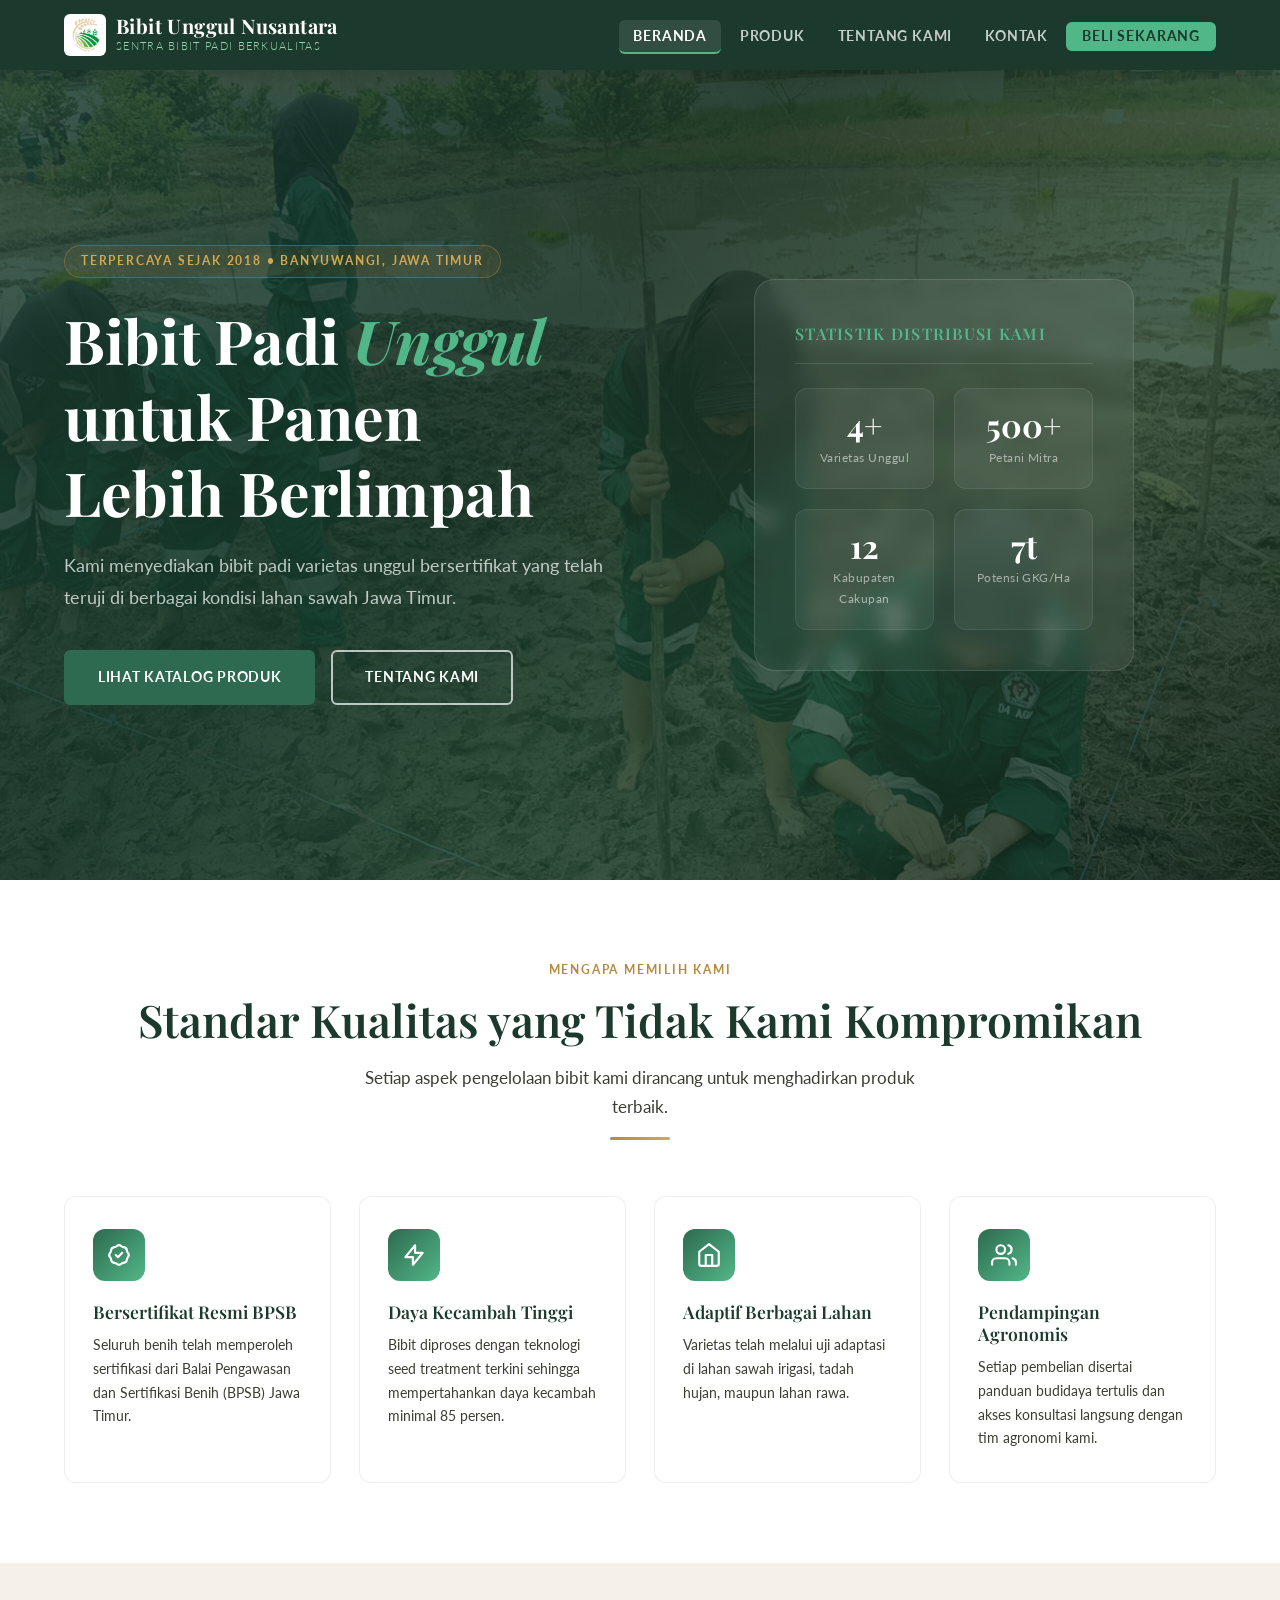
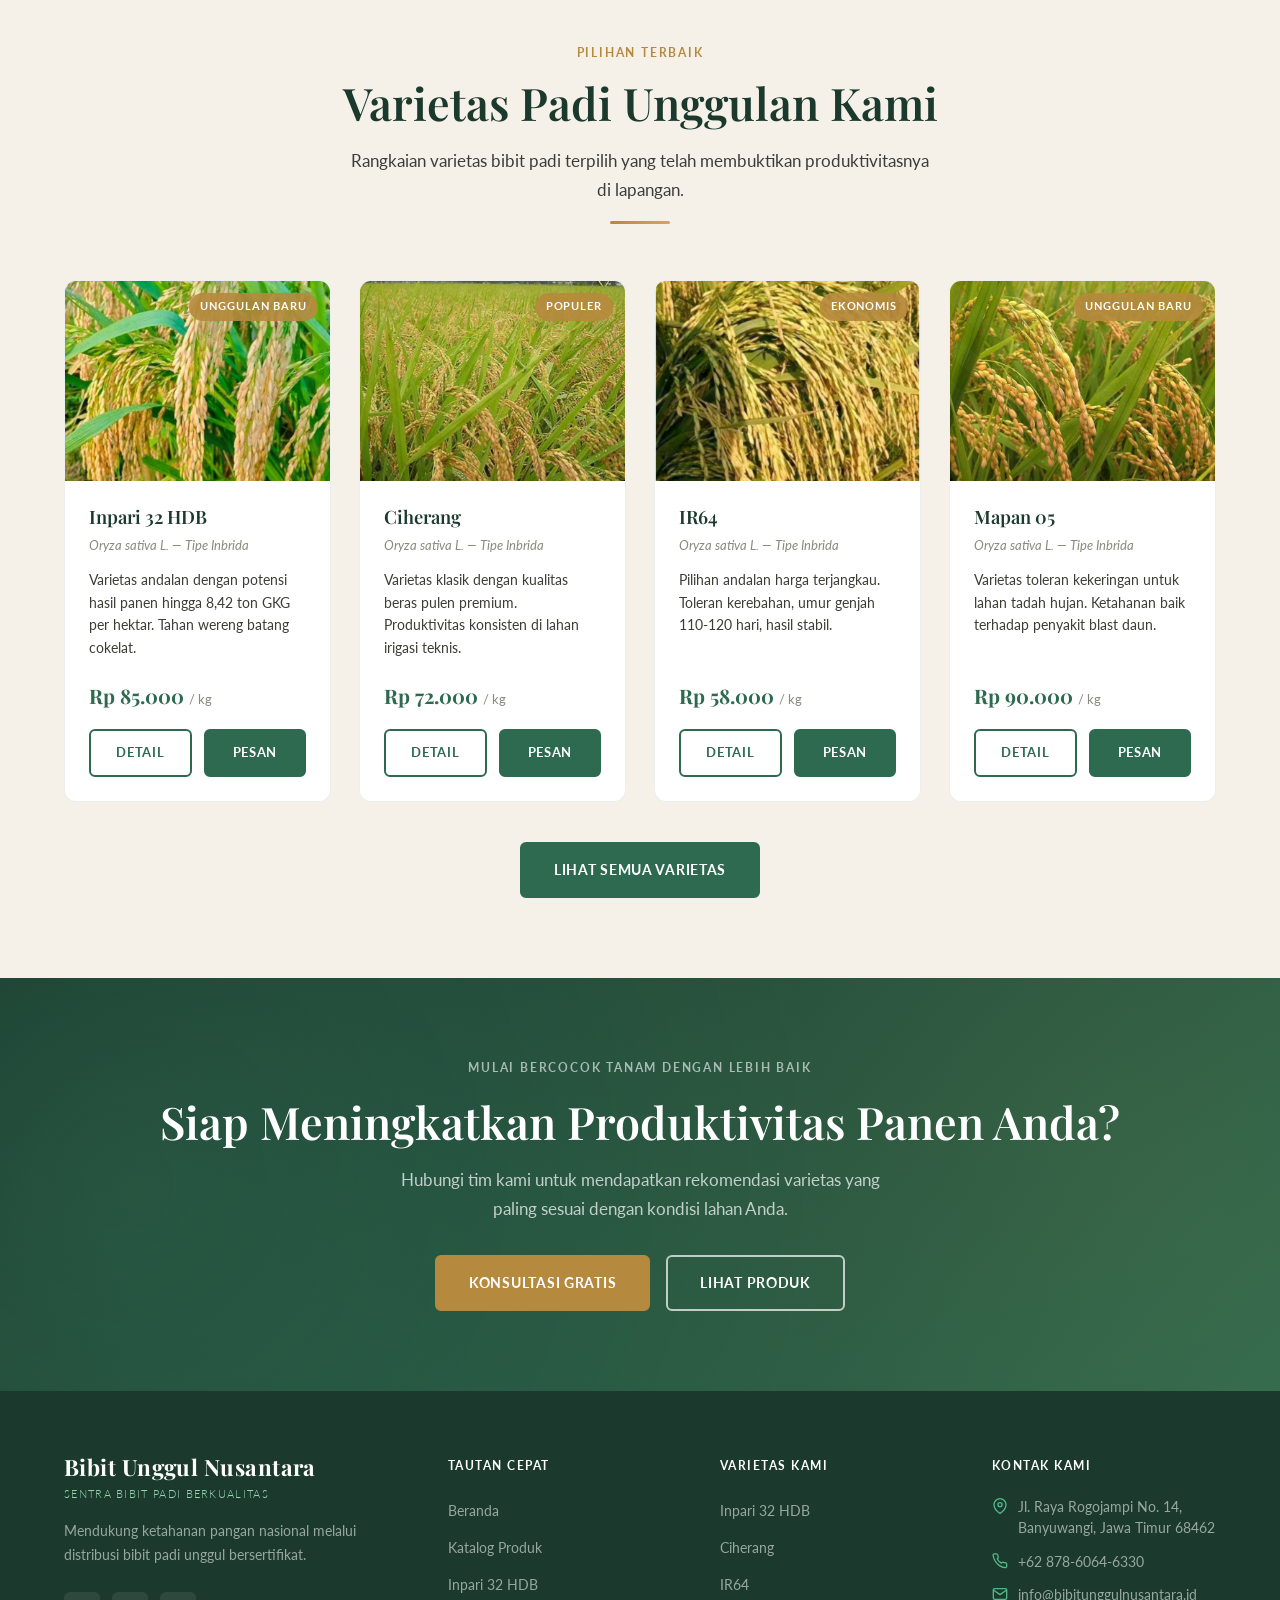
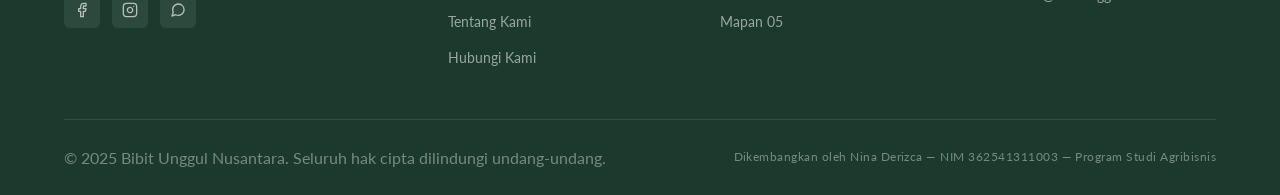
==== commit 9e66f5b6: "update" ====
--- a/index.html
+++ b/index.html
@@ -1,299 +1,112 @@
 <!DOCTYPE html>
 <html lang="id">
 <head>
-  <meta charset="UTF-8" />
-  <meta name="viewport" content="width=device-width, initial-scale=1.0" />
-  <title>Bibit Unggul Nusantara &mdash; Pusat Bibit Padi Berkualitas</title>
-  <meta name="description" content="Distributor bibit padi varietas unggul terpercaya. Inpari 32, Ciherang, IR64, dan Mapan 05. Bersertifikat, produksi tinggi, tahan hama." />
-  <link rel="stylesheet" href="style.css" />
+    <meta charset="UTF-8">
+    <meta name="viewport" content="width=device-width, initial-scale=1.0">
+    <title>Bibit Unggul Nusantara — Pusat Bibit Padi Berkualitas</title>
+    <meta name="description" content="Distributor bibit padi varietas unggul terpercaya. Inpari 32, Ciherang, IR64, dan Mapan 05. Bersertifikat, produksi tinggi, tahan hama.">
+    <link rel="stylesheet" href="style.css">
 </head>
 <body>
+    <nav class="navbar">
+        <div class="navbar-dalam">
+            <a href="index.html" class="navbar-logo">
+                <img src="assets/images/logo.jpg" alt="Logo Bibit Unggul Nusantara" style="height:42px;width:auto;">
+                <div class="logo-teks">
+                    <span class="logo-nama">Bibit Unggul Nusantara</span>
+                    <span class="logo-tagline">Sentra Bibit Padi Berkualitas</span>
+                </div>
+            </a>
+            <ul class="navbar-menu">
+                <li><a href="index.html" class="aktif">Beranda</a></li>
+                <li><a href="product.html">Produk</a></li>
+                <li><a href="about.html">Tentang Kami</a></li>
+                <li><a href="contact.html">Kontak</a></li>
+                <li><a href="product.html" class="navbar-cta">Beli Sekarang</a></li>
+            </ul>
+            <button class="hamburger" onclick="toggleMenu()" aria-label="Buka Menu"><span></span><span></span><span></span></button>
+        </div>
+        <div class="mobile-menu" id="mobileMenu">
+            <a href="index.html">Beranda</a>
+            <a href="product.html">Produk</a>
+            <a href="about.html">Tentang Kami</a>
+            <a href="contact.html">Kontak</a>
+            <a href="product.html">Beli Sekarang</a>
+        </div>
+    </nav>
 
-  <!-- NAVIGASI -->
-  <nav class="navbar">
-    <div class="navbar-dalam">
-      <a href="index.html" class="navbar-logo">
-        <img src="assets/images/logo.jpg" alt="Logo Bibit Unggul Nusantara">
-        <div class="logo-teks">
-          <span class="logo-nama">Bibit Unggul Nusantara</span>
-          <span class="logo-tagline">Sentra Bibit Padi Berkualitas</span>
+    <section class="hero">
+        <div class="hero-pola"></div>
+        <div class="hero-konten">
+            <div class="hero-teks">
+                <span class="label-kecil animasi-masuk">Terpercaya Sejak 2018 • Banyuwangi, Jawa Timur</span>
+                <h1 class="animasi-masuk-delay-1">Bibit Padi <em>Unggul</em><br>untuk Panen<br>Lebih Berlimpah</h1>
+                <p class="deskripsi-hero animasi-masuk-delay-2">Kami menyediakan bibit padi varietas unggul bersertifikat yang telah teruji di berbagai kondisi lahan sawah Jawa Timur.</p>
+                <div class="grup-tombol animasi-masuk-delay-3">
+                    <a href="product.html" class="tombol tombol-primer">Lihat Katalog Produk</a>
+                    <a href="about.html" class="tombol tombol-outline-putih">Tentang Kami</a>
+                </div>
+            </div>
+            <div class="hero-visual animasi-masuk-delay-4">
+                <div class="kartu-hero">
+                    <div class="kartu-hero-judul">Statistik Distribusi Kami</div>
+                    <div class="stats-grid">
+                        <div class="stat-item"><span class="stat-angka">4+</span><div class="stat-label">Varietas Unggul</div></div>
+                        <div class="stat-item"><span class="stat-angka">500+</span><div class="stat-label">Petani Mitra</div></div>
+                        <div class="stat-item"><span class="stat-angka">12</span><div class="stat-label">Kabupaten Cakupan</div></div>
+                        <div class="stat-item"><span class="stat-angka">7t</span><div class="stat-label">Potensi GKG/Ha</div></div>
+                    </div>
+                </div>
+            </div>
         </div>
-      </a>
-      <ul class="navbar-menu">
-        <li><a href="index.html" class="aktif">Beranda</a></li>
-        <li><a href="product.html">Produk</a></li>
-        <li><a href="about.html">Tentang Kami</a></li>
-        <li><a href="contact.html">Kontak</a></li>
-        <li><a href="product.html" class="navbar-cta">Beli Sekarang</a></li>
-      </ul>
-      <button class="hamburger" onclick="toggleMenu()" aria-label="Buka Menu">
-        <span></span><span></span><span></span>
-      </button>
-    </div>
-    <div class="mobile-menu" id="mobileMenu">
-      <a href="index.html">Beranda</a>
-      <a href="product.html">Produk</a>
-      <a href="about.html">Tentang Kami</a>
-      <a href="contact.html">Kontak</a>
-      <a href="product.html">Beli Sekarang</a>
-    </div>
-  </nav>
+    </section>
 
-  <!-- HERO -->
-  <section class="hero">
-    <div class="hero-pola"></div>
-    <div class="hero-konten">
-      <div class="hero-teks">
-        <span class="label-kecil animasi-masuk">Terpercaya Sejak 2018 &bull; Banyuwangi, Jawa Timur</span>
-        <h1 class="animasi-masuk-delay-1">
-          Bibit Padi <em>Unggul</em><br />untuk Panen<br />Lebih Berlimpah
-        </h1>
-        <p class="deskripsi-hero animasi-masuk-delay-2">
-          Kami menyediakan bibit padi varietas unggul bersertifikat yang telah teruji di berbagai kondisi lahan sawah Jawa Timur. Setiap benih yang kami distribusikan melewati seleksi ketat untuk memastikan daya kecambah optimal dan potensi hasil panen tertinggi bagi para petani mitra kami.
-        </p>
-        <div class="grup-tombol animasi-masuk-delay-3">
-          <a href="product.html" class="tombol tombol-primer">Lihat Katalog Produk</a>
-          <a href="about.html" class="tombol tombol-outline-putih">Tentang Kami</a>
+    <section class="bagian bagian-putih">
+        <div class="kontainer">
+            <div class="judul-bagian"><div class="label-kecil">Mengapa Memilih Kami</div><h2>Standar Kualitas yang Tidak Kami Kompromikan</h2><p>Setiap aspek pengelolaan bibit kami dirancang untuk menghadirkan produk terbaik.</p><div class="garis-emas"></div></div>
+            <div class="grid-keunggulan">
+                <div class="kartu-keunggulan"><div class="ikon-keunggulan"><svg viewBox="0 0 24 24"><path d="M9 12l2 2 4-4M7.835 4.697a3.42 3.42 0 001.946-.806 3.42 3.42 0 014.438 0 3.42 3.42 0 001.946.806 3.42 3.42 0 013.138 3.138 3.42 3.42 0 00.806 1.946 3.42 3.42 0 010 4.438 3.42 3.42 0 00-.806 1.946 3.42 3.42 0 01-3.138 3.138 3.42 3.42 0 00-1.946.806 3.42 3.42 0 01-4.438 0 3.42 3.42 0 00-1.946-.806 3.42 3.42 0 01-3.138-3.138 3.42 3.42 0 00-.806-1.946 3.42 3.42 0 010-4.438 3.42 3.42 0 00.806-1.946 3.42 3.42 0 013.138-3.138z"/></svg></div><h3>Bersertifikat Resmi BPSB</h3><p>Seluruh benih telah memperoleh sertifikasi dari Balai Pengawasan dan Sertifikasi Benih (BPSB) Jawa Timur.</p></div>
+                <div class="kartu-keunggulan"><div class="ikon-keunggulan"><svg viewBox="0 0 24 24"><path d="M13 10V3L4 14h7v7l9-11h-7z"/></svg></div><h3>Daya Kecambah Tinggi</h3><p>Bibit diproses dengan teknologi seed treatment terkini sehingga mempertahankan daya kecambah minimal 85 persen.</p></div>
+                <div class="kartu-keunggulan"><div class="ikon-keunggulan"><svg viewBox="0 0 24 24"><path d="M3 9l9-7 9 7v11a2 2 0 01-2 2H5a2 2 0 01-2-2z"/><polyline points="9,22 9,12 15,12 15,22"/></svg></div><h3>Adaptif Berbagai Lahan</h3><p>Varietas telah melalui uji adaptasi di lahan sawah irigasi, tadah hujan, maupun lahan rawa.</p></div>
+                <div class="kartu-keunggulan"><div class="ikon-keunggulan"><svg viewBox="0 0 24 24"><path d="M17 21v-2a4 4 0 00-4-4H5a4 4 0 00-4 4v2"/><circle cx="9" cy="7" r="4"/><path d="M23 21v-2a4 4 0 00-3-3.87M16 3.13a4 4 0 010 7.75"/></svg></div><h3>Pendampingan Agronomis</h3><p>Setiap pembelian disertai panduan budidaya tertulis dan akses konsultasi langsung dengan tim agronomi kami.</p></div>
+            </div>
         </div>
-      </div>
-      <div class="hero-visual animasi-masuk-delay-4">
-        <div class="kartu-hero">
-          <div class="kartu-hero-judul">Statistik Distribusi Kami</div>
-          <div class="stats-grid">
-            <div class="stat-item">
-              <span class="stat-angka">4+</span>
-              <div class="stat-label">Varietas Unggul</div>
+    </section>
+
+    <section class="bagian bagian-krem">
+        <div class="kontainer">
+            <div class="judul-bagian"><div class="label-kecil">Pilihan Terbaik</div><h2>Varietas Padi Unggulan Kami</h2><p>Rangkaian varietas bibit padi terpilih yang telah membuktikan produktivitasnya di lapangan.</p><div class="garis-emas"></div></div>
+            <div class="grid-produk">
+                <div class="kartu-produk"><div class="kartu-produk-gambar" style="background:transparent;"><img src="assets/images/inpari32.jpg" alt="Bibit Padi Inpari 32 HDB" style="width:100%;height:100%;object-fit:cover;"><div class="lencana-varietas">Unggulan Baru</div></div><div class="kartu-produk-isi"><h3>Inpari 32 HDB</h3><div class="varietas-latin">Oryza sativa L. — Tipe Inbrida</div><p>Varietas andalan dengan potensi hasil panen hingga 8,42 ton GKG per hektar. Tahan wereng batang cokelat.</p><div class="harga-produk">Rp 85.000 <span>/ kg</span></div><div class="kartu-produk-aksi"><a href="detail-inpari.html" class="tombol tombol-sekunder">Detail</a><a href="contact.html" class="tombol tombol-primer">Pesan</a></div></div></div>
+                <div class="kartu-produk"><div class="kartu-produk-gambar" style="background:transparent;"><img src="assets/images/ciherang.jpg" alt="Bibit Padi Ciherang" style="width:100%;height:100%;object-fit:cover;"><div class="lencana-varietas">Populer</div></div><div class="kartu-produk-isi"><h3>Ciherang</h3><div class="varietas-latin">Oryza sativa L. — Tipe Inbrida</div><p>Varietas klasik dengan kualitas beras pulen premium. Produktivitas konsisten di lahan irigasi teknis.</p><div class="harga-produk">Rp 72.000 <span>/ kg</span></div><div class="kartu-produk-aksi"><a href="detail-ciherang.html" class="tombol tombol-sekunder">Detail</a><a href="contact.html" class="tombol tombol-primer">Pesan</a></div></div></div>
+                <div class="kartu-produk"><div class="kartu-produk-gambar" style="background:transparent;"><img src="assets/images/ir64.jpg" alt="Bibit Padi IR64" style="width:100%;height:100%;object-fit:cover;"><div class="lencana-varietas">Ekonomis</div></div><div class="kartu-produk-isi"><h3>IR64</h3><div class="varietas-latin">Oryza sativa L. — Tipe Inbrida</div><p>Pilihan andalan harga terjangkau. Toleran kerebahan, umur genjah 110-120 hari, hasil stabil.</p><div class="harga-produk">Rp 58.000 <span>/ kg</span></div><div class="kartu-produk-aksi"><a href="detail-ir64.html" class="tombol tombol-sekunder">Detail</a><a href="contact.html" class="tombol tombol-primer">Pesan</a></div></div></div>
+                <div class="kartu-produk"><div class="kartu-produk-gambar" style="background:transparent;"><img src="assets/images/mapan05.jpg" alt="Bibit Padi Mapan 05" style="width:100%;height:100%;object-fit:cover;"><div class="lencana-varietas">Unggulan Baru</div></div><div class="kartu-produk-isi"><h3>Mapan 05</h3><div class="varietas-latin">Oryza sativa L. — Tipe Inbrida</div><p>Varietas toleran kekeringan untuk lahan tadah hujan. Ketahanan baik terhadap penyakit blast daun.</p><div class="harga-produk">Rp 90.000 <span>/ kg</span></div><div class="kartu-produk-aksi"><a href="detail-mapan05.html" class="tombol tombol-sekunder">Detail</a><a href="contact.html" class="tombol tombol-primer">Pesan</a></div></div></div>
             </div>
-            <div class="stat-item">
-              <span class="stat-angka">500+</span>
-              <div class="stat-label">Petani Mitra</div>
+            <div style="text-align:center;margin-top:2.5rem;"><a href="product.html" class="tombol tombol-primer">Lihat Semua Varietas</a></div>
+        </div>
+    </section>
+
+    <section class="spanduk-cta">
+        <div class="kontainer">
+            <div class="label-kecil" style="color:rgba(255,255,255,0.6);">Mulai Bercocok Tanam dengan Lebih Baik</div>
+            <h2 style="color:var(--putih);margin:1rem 0;">Siap Meningkatkan Produktivitas Panen Anda?</h2>
+            <p>Hubungi tim kami untuk mendapatkan rekomendasi varietas yang paling sesuai dengan kondisi lahan Anda.</p>
+            <div class="grup-tombol" style="justify-content:center;"><a href="contact.html" class="tombol tombol-emas">Konsultasi Gratis</a><a href="product.html" class="tombol tombol-outline-putih">Lihat Produk</a></div>
+        </div>
+    </section>
+
+    <footer class="footer">
+        <div class="kontainer">
+            <div class="footer-grid">
+                <div class="footer-brand"><div class="logo-nama">Bibit Unggul Nusantara</div><div class="logo-tagline" style="margin-bottom:1rem;">Sentra Bibit Padi Berkualitas</div><p>Mendukung ketahanan pangan nasional melalui distribusi bibit padi unggul bersertifikat.</p><div class="sosial-links"><a href="#" class="sosial-btn" aria-label="Facebook"><svg viewBox="0 0 24 24"><path d="M18 2h-3a5 5 0 00-5 5v3H7v4h3v8h4v-8h3l1-4h-4V7a1 1 0 011-1h3z"/></svg></a><a href="#" class="sosial-btn" aria-label="Instagram"><svg viewBox="0 0 24 24"><rect x="2" y="2" width="20" height="20" rx="5" ry="5"/><path d="M16 11.37A4 4 0 1112.63 8 4 4 0 0116 11.37z"/><line x1="17.5" y1="6.5" x2="17.51" y2="6.5"/></svg></a><a href="#" class="sosial-btn" aria-label="WhatsApp"><svg viewBox="0 0 24 24"><path d="M21 11.5a8.38 8.38 0 01-.9 3.8 8.5 8.5 0 01-7.6 4.7 8.38 8.38 0 01-3.8-.9L3 21l1.9-5.7a8.38 8.38 0 01-.9-3.8 8.5 8.5 0 014.7-7.6 8.38 8.38 0 013.8-.9h.5a8.48 8.48 0 018 8v.5z"/></svg></a></div></div>
+                <div><div class="footer-judul">Tautan Cepat</div><ul class="footer-link-list"><li><a href="index.html">Beranda</a></li><li><a href="product.html">Katalog Produk</a></li><li><a href="detail-inpari.html">Inpari 32 HDB</a></li><li><a href="about.html">Tentang Kami</a></li><li><a href="contact.html">Hubungi Kami</a></li></ul></div>
+                <div><div class="footer-judul">Varietas Kami</div><ul class="footer-link-list"><li><a href="detail-inpari.html">Inpari 32 HDB</a></li><li><a href="detail-ciherang.html">Ciherang</a></li><li><a href="detail-ir64.html">IR64</a></li><li><a href="detail-mapan05.html">Mapan 05</a></li></ul></div>
+                <div><div class="footer-judul">Kontak Kami</div><div class="footer-kontak-item"><svg viewBox="0 0 24 24"><path d="M21 10c0 7-9 13-9 13s-9-6-9-13a9 9 0 0118 0z"/><circle cx="12" cy="10" r="3"/></svg>Jl. Raya Rogojampi No. 14, Banyuwangi, Jawa Timur 68462</div><div class="footer-kontak-item"><svg viewBox="0 0 24 24"><path d="M22 16.92v3a2 2 0 01-2.18 2 19.79 19.79 0 01-8.63-3.07A19.5 19.5 0 014.69 12a19.79 19.79 0 01-3.07-8.67A2 2 0 013.6 1.28h3a2 2 0 012 1.72c.127.96.361 1.903.7 2.81a2 2 0 01-.45 2.11L7.91 9a16 16 0 006.29 6.29l.61-.91a2 2 0 012.11-.45c.907.339 1.85.573 2.81.7A2 2 0 0122 16.92z"/></svg>+62 878-6064-6330</div><div class="footer-kontak-item"><svg viewBox="0 0 24 24"><path d="M4 4h16c1.1 0 2 .9 2 2v12c0 1.1-.9 2-2 2H4c-1.1 0-2-.9-2-2V6c0-1.1.9-2 2-2z"/><polyline points="22,6 12,13 2,6"/></svg>info@bibitunggulnusantara.id</div></div>
             </div>
-            <div class="stat-item">
-              <span class="stat-angka">12</span>
-              <div class="stat-label">Kabupaten Cakupan</div>
-            </div>
-            <div class="stat-item">
-              <span class="stat-angka">7t</span>
-              <div class="stat-label">Potensi GKG/Ha</div>
-            </div>
-          </div>
+            <div class="footer-bawah"><p>&copy; 2025 Bibit Unggul Nusantara. Seluruh hak cipta dilindungi undang-undang.</p><p class="footer-nim">Dikembangkan oleh Nina Derizca — NIM 362541311003 — Program Studi Agribisnis</p></div>
         </div>
-      </div>
-    </div>
-  </section>
+    </footer>
 
-  <!-- KEUNGGULAN -->
-  <section class="bagian bagian-putih">
-    <div class="kontainer">
-      <div class="judul-bagian">
-        <div class="label-kecil">Mengapa Memilih Kami</div>
-        <h2>Standar Kualitas yang Tidak Kami Kompromikan</h2>
-        <p>Setiap aspek pengelolaan bibit kami dirancang untuk menghadirkan produk terbaik yang mendukung produktivitas pertanian padi nasional secara berkelanjutan.</p>
-        <div class="garis-emas"></div>
-      </div>
-      <div class="grid-keunggulan">
-        <div class="kartu-keunggulan">
-          <div class="ikon-keunggulan">
-            <svg viewBox="0 0 24 24"><path d="M9 12l2 2 4-4M7.835 4.697a3.42 3.42 0 001.946-.806 3.42 3.42 0 014.438 0 3.42 3.42 0 001.946.806 3.42 3.42 0 013.138 3.138 3.42 3.42 0 00.806 1.946 3.42 3.42 0 010 4.438 3.42 3.42 0 00-.806 1.946 3.42 3.42 0 01-3.138 3.138 3.42 3.42 0 00-1.946.806 3.42 3.42 0 01-4.438 0 3.42 3.42 0 00-1.946-.806 3.42 3.42 0 01-3.138-3.138 3.42 3.42 0 00-.806-1.946 3.42 3.42 0 010-4.438 3.42 3.42 0 00.806-1.946 3.42 3.42 0 013.138-3.138z"/></svg>
-          </div>
-          <h3>Bersertifikat Resmi BPSB</h3>
-          <p>Seluruh benih yang kami distribusikan telah memperoleh sertifikasi dari Balai Pengawasan dan Sertifikasi Benih (BPSB) Jawa Timur, menjamin standar kemurnian varietas dan kemurnian fisik benih.</p>
-        </div>
-        <div class="kartu-keunggulan">
-          <div class="ikon-keunggulan">
-            <svg viewBox="0 0 24 24"><path d="M13 10V3L4 14h7v7l9-11h-7z"/></svg>
-          </div>
-          <h3>Daya Kecambah Tinggi</h3>
-          <p>Bibit kami diproses dengan teknologi seed treatment terkini sehingga mempertahankan daya kecambah minimal 85 persen, jauh melampaui standar minimum nasional yang ditetapkan pemerintah.</p>
-        </div>
-        <div class="kartu-keunggulan">
-          <div class="ikon-keunggulan">
-            <svg viewBox="0 0 24 24"><path d="M3 9l9-7 9 7v11a2 2 0 01-2 2H5a2 2 0 01-2-2z"/><polyline points="9,22 9,12 15,12 15,22"/></svg>
-          </div>
-          <h3>Adaptif Berbagai Lahan</h3>
-          <p>Varietas yang kami tawarkan telah melalui uji adaptasi di lahan sawah irigasi, tadah hujan, maupun lahan rawa, sehingga cocok untuk beragam kondisi agroklimat petani Jawa Timur.</p>
-        </div>
-        <div class="kartu-keunggulan">
-          <div class="ikon-keunggulan">
-            <svg viewBox="0 0 24 24"><path d="M17 21v-2a4 4 0 00-4-4H5a4 4 0 00-4 4v2"/><circle cx="9" cy="7" r="4"/><path d="M23 21v-2a4 4 0 00-3-3.87M16 3.13a4 4 0 010 7.75"/></svg>
-          </div>
-          <h3>Pendampingan Agronomis</h3>
-          <p>Setiap pembelian disertai panduan budidaya tertulis dan akses konsultasi langsung dengan tim agronomi kami, memastikan petani mitra mendapatkan hasil optimal dari setiap varietas yang ditanam.</p>
-        </div>
-      </div>
-    </div>
-  </section>
-
-  <!-- PRODUK UNGGULAN -->
-  <section class="bagian bagian-krem">
-    <div class="kontainer">
-      <div class="judul-bagian">
-        <div class="label-kecil">Pilihan Terbaik</div>
-        <h2>Varietas Padi Unggulan Kami</h2>
-        <p>Rangkaian varietas bibit padi terpilih yang telah membuktikan produktivitas dan ketahanannya di lapangan.</p>
-        <div class="garis-emas"></div>
-      </div>
-      <div class="grid-produk">
-
-        <!-- Inpari 32 -->
-        <div class="kartu-produk">
-          <div class="kartu-produk-gambar" style="background: transparent;">
-            <img src="assets/images/inpari32.jpg" alt="Bibit Padi Inpari 32 HDB" style="width: 100%; height: 100%; object-fit: cover;" />
-            <div class="lencana-varietas">Unggulan Baru</div>
-          </div>
-          <div class="kartu-produk-isi">
-            <h3>Inpari 32 HDB</h3>
-            <div class="varietas-latin">Oryza sativa L. &mdash; Tipe Inbrida</div>
-            <p>Varietas andalan dengan potensi hasil panen hingga 8,42 ton GKG per hektar. Tahan terhadap hama wereng batang cokelat biotipe 1 dan 2 serta penyakit hawar daun bakteri.</p>
-            <div class="harga-produk">Rp 85.000 <span>/ kg</span></div>
-            <div class="kartu-produk-aksi">
-              <a href="detail-inpari.html" class="tombol tombol-sekunder">Detail</a>
-              <a href="contact.html" class="tombol tombol-primer">Pesan</a>
-            </div>
-          </div>
-        </div>
-
-        <!-- Ciherang -->
-        <div class="kartu-produk">
-          <div class="kartu-produk-gambar" style="background: transparent;">
-            <img src="assets/images/ciherang.jpg" alt="Bibit Padi Ciherang" style="width: 100%; height: 100%; object-fit: cover;" />
-            <div class="lencana-varietas">Populer</div>
-          </div>
-          <div class="kartu-produk-isi">
-            <h3>Ciherang</h3>
-            <div class="varietas-latin">Oryza sativa L. &mdash; Tipe Inbrida</div>
-            <p>Varietas klasik yang tetap diminati petani karena kualitas beras pulen yang sangat disukai konsumen. Umur panen 116-125 hari dengan tingkat produktivitas yang konsisten di lahan irigasi teknis.</p>
-            <div class="harga-produk">Rp 72.000 <span>/ kg</span></div>
-            <div class="kartu-produk-aksi">
-              <a href="product.html" class="tombol tombol-sekunder">Detail</a>
-              <a href="contact.html" class="tombol tombol-primer">Pesan</a>
-            </div>
-          </div>
-        </div>
-
-        <!-- IR64 -->
-        <div class="kartu-produk">
-          <div class="kartu-produk-gambar" style="background: transparent;">
-            <img src="assets/images/ir64.jpg" alt="Bibit Padi IR64" style="width: 100%; height: 100%; object-fit: cover;" />
-            <div class="lencana-varietas">Ekonomis</div>
-          </div>
-          <div class="kartu-produk-isi">
-            <h3>IR64</h3>
-            <div class="varietas-latin">Oryza sativa L. &mdash; Tipe Inbrida</div>
-            <p>Pilihan andalan untuk lahan sawah irigasi dengan harga benih terjangkau. Varietas ini terkenal toleran terhadap kerebahan dan memiliki umur panen genjah yakni 110-120 hari setelah semai.</p>
-            <div class="harga-produk">Rp 58.000 <span>/ kg</span></div>
-            <div class="kartu-produk-aksi">
-              <a href="product.html" class="tombol tombol-sekunder">Detail</a>
-              <a href="contact.html" class="tombol tombol-primer">Pesan</a>
-            </div>
-          </div>
-        </div>
-
-        <!-- Mapan 05 -->
-        <div class="kartu-produk">
-          <div class="kartu-produk-gambar" style="background: transparent;">
-            <img src="assets/images/mapan05.jpg" alt="Bibit Padi Mapan 05" style="width: 100%; height: 100%; object-fit: cover;" />
-            <div class="lencana-varietas">Unggulan Baru</div>
-          </div>
-          <div class="kartu-produk-isi">
-            <h3>Mapan 05</h3>
-            <div class="varietas-latin">Oryza sativa L. &mdash; Tipe Inbrida</div>
-            <p>Varietas toleran kekeringan yang dikembangkan khusus untuk lahan tadah hujan. Mampu mempertahankan produksi pada kondisi defisit air dan memiliki ketahanan baik terhadap penyakit blast daun.</p>
-            <div class="harga-produk">Rp 90.000 <span>/ kg</span></div>
-            <div class="kartu-produk-aksi">
-              <a href="product.html" class="tombol tombol-sekunder">Detail</a>
-              <a href="contact.html" class="tombol tombol-primer">Pesan</a>
-            </div>
-          </div>
-        </div>
-
-      </div>
-      <div style="text-align: center; margin-top: 2.5rem;">
-        <a href="product.html" class="tombol tombol-primer">Lihat Semua Varietas</a>
-      </div>
-    </div>
-  </section>
-
-  <!-- SPANDUK CTA -->
-  <section class="spanduk-cta">
-    <div class="kontainer">
-      <div class="label-kecil" style="color: rgba(255,255,255,0.6);">Mulai Bercocok Tanam dengan Lebih Baik</div>
-      <h2 style="color: var(--putih); margin: 1rem 0;">Siap Meningkatkan Produktivitas Panen Anda?</h2>
-      <p>Hubungi tim kami untuk mendapatkan rekomendasi varietas yang paling sesuai dengan kondisi lahan dan iklim daerah Anda. Konsultasi awal gratis untuk petani mitra baru.</p>
-      <div class="grup-tombol" style="justify-content: center;">
-        <a href="contact.html" class="tombol tombol-emas">Konsultasi Gratis</a>
-        <a href="product.html" class="tombol tombol-outline-putih">Lihat Produk</a>
-      </div>
-    </div>
-  </section>
-
-  <!-- FOOTER -->
-  <footer class="footer">
-    <div class="kontainer">
-      <div class="footer-grid">
-        <div class="footer-brand">
-          <div class="logo-nama">Bibit Unggul Nusantara</div>
-          <div class="logo-tagline" style="margin-bottom: 1rem;">Sentra Bibit Padi Berkualitas</div>
-          <p>Mendukung ketahanan pangan nasional melalui distribusi bibit padi unggul bersertifikat kepada petani di seluruh Jawa Timur.</p>
-          <div class="sosial-links">
-            <a href="#" class="sosial-btn" aria-label="Facebook">
-              <svg viewBox="0 0 24 24"><path d="M18 2h-3a5 5 0 00-5 5v3H7v4h3v8h4v-8h3l1-4h-4V7a1 1 0 011-1h3z"/></svg>
-            </a>
-            <a href="#" class="sosial-btn" aria-label="Instagram">
-              <svg viewBox="0 0 24 24"><rect x="2" y="2" width="20" height="20" rx="5" ry="5"/><path d="M16 11.37A4 4 0 1112.63 8 4 4 0 0116 11.37z"/><line x1="17.5" y1="6.5" x2="17.51" y2="6.5"/></svg>
-            </a>
-            <a href="#" class="sosial-btn" aria-label="WhatsApp">
-              <svg viewBox="0 0 24 24"><path d="M21 11.5a8.38 8.38 0 01-.9 3.8 8.5 8.5 0 01-7.6 4.7 8.38 8.38 0 01-3.8-.9L3 21l1.9-5.7a8.38 8.38 0 01-.9-3.8 8.5 8.5 0 014.7-7.6 8.38 8.38 0 013.8-.9h.5a8.48 8.48 0 018 8v.5z"/></svg>
-            </a>
-          </div>
-        </div>
-        <div>
-          <div class="footer-judul">Tautan Cepat</div>
-          <ul class="footer-link-list">
-            <li><a href="index.html">Beranda</a></li>
-            <li><a href="product.html">Katalog Produk</a></li>
-            <li><a href="detail-inpari.html">Inpari 32 HDB</a></li>
-            <li><a href="about.html">Tentang Kami</a></li>
-            <li><a href="contact.html">Hubungi Kami</a></li>
-          </ul>
-        </div>
-        <div>
-          <div class="footer-judul">Varietas Kami</div>
-          <ul class="footer-link-list">
-            <li><a href="detail-inpari.html">Inpari 32 HDB</a></li>
-            <li><a href="product.html">Ciherang</a></li>
-            <li><a href="product.html">IR64</a></li>
-            <li><a href="product.html">Mapan 05</a></li>
-          </ul>
-        </div>
-        <div>
-          <div class="footer-judul">Kontak Kami</div>
-          <div class="footer-kontak-item">
-            <svg viewBox="0 0 24 24"><path d="M21 10c0 7-9 13-9 13s-9-6-9-13a9 9 0 0118 0z"/><circle cx="12" cy="10" r="3"/></svg>
-            Jl. Raya Rogojampi No. 14, Banyuwangi, Jawa Timur 68462
-          </div>
-          <div class="footer-kontak-item">
-            <svg viewBox="0 0 24 24"><path d="M22 16.92v3a2 2 0 01-2.18 2 19.79 19.79 0 01-8.63-3.07A19.5 19.5 0 014.69 12a19.79 19.79 0 01-3.07-8.67A2 2 0 013.6 1.28h3a2 2 0 012 1.72c.127.96.361 1.903.7 2.81a2 2 0 01-.45 2.11L7.91 9a16 16 0 006.29 6.29l.61-.91a2 2 0 012.11-.45c.907.339 1.85.573 2.81.7A2 2 0 0122 16.92z"/></svg>
-            +62 812-3456-7890
-          </div>
-          <div class="footer-kontak-item">
-            <svg viewBox="0 0 24 24"><path d="M4 4h16c1.1 0 2 .9 2 2v12c0 1.1-.9 2-2 2H4c-1.1 0-2-.9-2-2V6c0-1.1.9-2 2-2z"/><polyline points="22,6 12,13 2,6"/></svg>
-            info@bibitunggulnusantara.id
-          </div>
-        </div>
-      </div>
-      <div class="footer-bawah">
-        <p>&copy; 2025 Bibit Unggul Nusantara. Seluruh hak cipta dilindungi undang-undang.</p>
-        <p class="footer-nim">Dikembangkan oleh Nina Derizca &mdash; NIM 362541311003 &mdash; Program Studi Agribisnis</p>
-      </div>
-    </div>
-  </footer>
-
-  <script>
-    function toggleMenu() {
-      const menu = document.getElementById('mobileMenu');
-      menu.classList.toggle('terbuka');
-    }
-  </script>
+    <script>function toggleMenu(){document.getElementById('mobileMenu').classList.toggle('terbuka');}</script>
 </body>
 </html>
--- a/style.css
+++ b/style.css
@@ -3,10 +3,8 @@
    Pemilik: Nina Derizca | NIM: 362541311003 | Agribisnis
    ============================================================ */
 
-/* ── Import Font ── */
 @import url('https://fonts.googleapis.com/css2?family=Playfair+Display:ital,wght@0,400;0,600;0,700;1,400&family=Lato:wght@300;400;700&family=DM+Serif+Display:ital@0;1&display=swap');
 
-/* ── Variabel CSS ── */
 :root {
   --hijau-tua:     #1b3a2d;
   --hijau-sedang:  #2d6a4f;
@@ -21,11 +19,9 @@
   --abu:           #8a8a7e;
   --teks-gelap:    #1e1e1a;
   --teks-sedang:   #3d3d35;
-
   --font-display:  'Playfair Display', Georgia, serif;
   --font-serif:    'DM Serif Display', Georgia, serif;
   --font-body:     'Lato', sans-serif;
-
   --radius-kecil:  6px;
   --radius:        12px;
   --radius-besar:  20px;
@@ -35,1791 +31,316 @@
   --transisi:      0.32s cubic-bezier(0.4, 0, 0.2, 1);
 }
 
-/* ── Reset & Dasar ── */
 *, *::before, *::after { box-sizing: border-box; margin: 0; padding: 0; }
-
 html { scroll-behavior: smooth; font-size: 16px; }
-
-body {
-  font-family: var(--font-body);
-  color: var(--teks-gelap);
-  background-color: var(--krem);
-  line-height: 1.7;
-  -webkit-font-smoothing: antialiased;
-}
-
+body { font-family: var(--font-body); color: var(--teks-gelap); background-color: var(--krem); line-height: 1.7; -webkit-font-smoothing: antialiased; }
 img { display: block; max-width: 100%; }
 a { color: inherit; text-decoration: none; }
 ul { list-style: none; }
 
-/* ── Tipografi Umum ── */
-h1, h2, h3, h4 {
-  font-family: var(--font-display);
-  color: var(--hijau-tua);
-  line-height: 1.25;
-}
-
+h1, h2, h3, h4 { font-family: var(--font-display); color: var(--hijau-tua); line-height: 1.25; }
 h1 { font-size: clamp(2.4rem, 5vw, 3.8rem); font-weight: 700; }
 h2 { font-size: clamp(1.8rem, 3.5vw, 2.8rem); font-weight: 600; }
 h3 { font-size: clamp(1.2rem, 2.5vw, 1.6rem); font-weight: 600; }
 h4 { font-size: 1.1rem; font-weight: 600; }
-
 p { color: var(--teks-sedang); font-size: 1rem; }
 
-/* ── Komponen Teks Utilitas ── */
-.label-kecil {
-  font-family: var(--font-body);
-  font-size: 0.75rem;
-  font-weight: 700;
-  letter-spacing: 0.15em;
-  text-transform: uppercase;
-  color: var(--emas);
-}
-
+.label-kecil { font-family: var(--font-body); font-size: 0.75rem; font-weight: 700; letter-spacing: 0.15em; text-transform: uppercase; color: var(--emas); }
 .teks-tengah { text-align: center; }
 .teks-putih  { color: var(--putih) !important; }
 .teks-hijau  { color: var(--hijau-sedang); }
 
-/* ── Tombol ── */
-.tombol {
-  display: inline-flex;
-  align-items: center;
-  gap: 0.5rem;
-  padding: 0.85rem 2rem;
-  border-radius: var(--radius-kecil);
-  font-family: var(--font-body);
-  font-size: 0.9rem;
-  font-weight: 700;
-  letter-spacing: 0.05em;
-  cursor: pointer;
-  border: 2px solid transparent;
-  transition: var(--transisi);
-  text-transform: uppercase;
-}
-
-.tombol-primer {
-  background: var(--hijau-sedang);
-  color: var(--putih);
-  border-color: var(--hijau-sedang);
-}
-.tombol-primer:hover {
-  background: var(--hijau-tua);
-  border-color: var(--hijau-tua);
-  transform: translateY(-2px);
-  box-shadow: var(--shadow-sedang);
-}
-
-.tombol-sekunder {
-  background: transparent;
-  color: var(--hijau-sedang);
-  border-color: var(--hijau-sedang);
-}
-.tombol-sekunder:hover {
-  background: var(--hijau-sedang);
-  color: var(--putih);
-  transform: translateY(-2px);
-}
-
-.tombol-emas {
-  background: var(--emas);
-  color: var(--putih);
-  border-color: var(--emas);
-}
-.tombol-emas:hover {
-  background: #9a7230;
-  border-color: #9a7230;
-  transform: translateY(-2px);
-  box-shadow: var(--shadow-sedang);
-}
-
-.tombol-outline-putih {
-  background: transparent;
-  color: var(--putih);
-  border-color: rgba(255,255,255,0.7);
-}
-.tombol-outline-putih:hover {
-  background: rgba(255,255,255,0.15);
-  border-color: var(--putih);
-}
-
-/* ── Navigasi ── */
-.navbar {
-  position: sticky;
-  top: 0;
-  z-index: 1000;
-  background: var(--hijau-tua);
-  box-shadow: 0 2px 16px rgba(0,0,0,0.18);
-}
-
-.navbar-dalam {
-  max-width: 1200px;
-  margin: 0 auto;
-  padding: 0 1.5rem;
-  display: flex;
-  align-items: center;
-  justify-content: space-between;
-  height: 70px;
-}
-
-.navbar-logo {
-  display: flex;
-  flex-direction: row;
-  align-items: center;
-  gap: 10px;
-}
-
-.navbar-logo img {
-  height: 42px;
-  width: auto;
-  flex-shrink: 0;
-  border-radius: 6px;
-}
-
-.logo-teks {
-  display: flex;
-  flex-direction: column;
-  gap: 0;
-}
-
-.logo-nama {
-  font-family: var(--font-display);
-  font-size: 1.25rem;
-  font-weight: 700;
-  color: var(--putih);
-  letter-spacing: 0.02em;
-  line-height: 1.1;
-}
-
-.logo-tagline {
-  font-size: 0.68rem;
-  color: var(--hijau-terang);
-  letter-spacing: 0.12em;
-  text-transform: uppercase;
-  font-weight: 300;
-}
-
-.navbar-menu {
-  display: flex;
-  align-items: center;
-  gap: 0.25rem;
-}
-
-.navbar-menu a {
-  font-size: 0.85rem;
-  font-weight: 700;
-  letter-spacing: 0.06em;
-  text-transform: uppercase;
-  color: rgba(255,255,255,0.75);
-  padding: 0.5rem 0.9rem;
-  border-radius: var(--radius-kecil);
-  transition: var(--transisi);
-}
-
-.navbar-menu a:hover,
-.navbar-menu a.aktif {
-  color: var(--putih);
-  background: rgba(255,255,255,0.1);
-}
-
-.navbar-menu a.aktif {
-  border-bottom: 2px solid var(--hijau-muda);
-}
-
-.navbar-cta {
-  background: var(--hijau-muda) !important;
-  color: var(--hijau-tua) !important;
-  padding: 0.4rem 1rem !important;
-  border-radius: var(--radius-kecil) !important;
-}
-
-.navbar-cta:hover {
-  background: var(--hijau-terang) !important;
-  transform: none !important;
-}
-
-/* ── Hamburger (Mobile) ── */
-.hamburger {
-  display: none;
-  flex-direction: column;
-  gap: 5px;
-  cursor: pointer;
-  padding: 4px;
-  background: none;
-  border: none;
-}
-
-.hamburger span {
-  width: 24px;
-  height: 2px;
-  background: var(--putih);
-  border-radius: 2px;
-  transition: var(--transisi);
-}
-
-.mobile-menu {
-  display: none;
-  flex-direction: column;
-  background: var(--hijau-tua);
-  padding: 1rem 1.5rem;
-  gap: 0.25rem;
-}
-
-.mobile-menu a {
-  color: rgba(255,255,255,0.8);
-  font-size: 0.9rem;
-  font-weight: 700;
-  letter-spacing: 0.06em;
-  text-transform: uppercase;
-  padding: 0.65rem 0;
-  border-bottom: 1px solid rgba(255,255,255,0.08);
-  transition: var(--transisi);
-}
-
+.tombol { display: inline-flex; align-items: center; gap: 0.5rem; padding: 0.85rem 2rem; border-radius: var(--radius-kecil); font-family: var(--font-body); font-size: 0.9rem; font-weight: 700; letter-spacing: 0.05em; cursor: pointer; border: 2px solid transparent; transition: var(--transisi); text-transform: uppercase; }
+.tombol-primer { background: var(--hijau-sedang); color: var(--putih); border-color: var(--hijau-sedang); }
+.tombol-primer:hover { background: var(--hijau-tua); border-color: var(--hijau-tua); transform: translateY(-2px); box-shadow: var(--shadow-sedang); }
+.tombol-sekunder { background: transparent; color: var(--hijau-sedang); border-color: var(--hijau-sedang); }
+.tombol-sekunder:hover { background: var(--hijau-sedang); color: var(--putih); transform: translateY(-2px); }
+.tombol-emas { background: var(--emas); color: var(--putih); border-color: var(--emas); }
+.tombol-emas:hover { background: #9a7230; border-color: #9a7230; transform: translateY(-2px); box-shadow: var(--shadow-sedang); }
+.tombol-outline-putih { background: transparent; color: var(--putih); border-color: rgba(255,255,255,0.7); }
+.tombol-outline-putih:hover { background: rgba(255,255,255,0.15); border-color: var(--putih); }
+
+.navbar { position: sticky; top: 0; z-index: 1000; background: var(--hijau-tua); box-shadow: 0 2px 16px rgba(0,0,0,0.18); }
+.navbar-dalam { max-width: 1200px; margin: 0 auto; padding: 0 1.5rem; display: flex; align-items: center; justify-content: space-between; height: 70px; }
+.navbar-logo { display: flex; flex-direction: row; align-items: center; gap: 10px; }
+.navbar-logo img { height: 42px; width: auto; flex-shrink: 0; border-radius: 6px; }
+.logo-teks { display: flex; flex-direction: column; gap: 0; }
+.logo-nama { font-family: var(--font-display); font-size: 1.25rem; font-weight: 700; color: var(--putih); letter-spacing: 0.02em; line-height: 1.1; }
+.logo-tagline { font-size: 0.68rem; color: var(--hijau-terang); letter-spacing: 0.12em; text-transform: uppercase; font-weight: 300; }
+.navbar-menu { display: flex; align-items: center; gap: 0.25rem; }
+.navbar-menu a { font-size: 0.85rem; font-weight: 700; letter-spacing: 0.06em; text-transform: uppercase; color: rgba(255,255,255,0.75); padding: 0.5rem 0.9rem; border-radius: var(--radius-kecil); transition: var(--transisi); }
+.navbar-menu a:hover, .navbar-menu a.aktif { color: var(--putih); background: rgba(255,255,255,0.1); }
+.navbar-menu a.aktif { border-bottom: 2px solid var(--hijau-muda); }
+.navbar-cta { background: var(--hijau-muda) !important; color: var(--hijau-tua) !important; padding: 0.4rem 1rem !important; border-radius: var(--radius-kecil) !important; }
+.navbar-cta:hover { background: var(--hijau-terang) !important; transform: none !important; }
+
+.hamburger { display: none; flex-direction: column; gap: 5px; cursor: pointer; padding: 4px; background: none; border: none; }
+.hamburger span { width: 24px; height: 2px; background: var(--putih); border-radius: 2px; transition: var(--transisi); }
+.mobile-menu { display: none; flex-direction: column; background: var(--hijau-tua); padding: 1rem 1.5rem; gap: 0.25rem; }
+.mobile-menu a { color: rgba(255,255,255,0.8); font-size: 0.9rem; font-weight: 700; letter-spacing: 0.06em; text-transform: uppercase; padding: 0.65rem 0; border-bottom: 1px solid rgba(255,255,255,0.08); transition: var(--transisi); }
 .mobile-menu a:hover { color: var(--hijau-muda); }
 .mobile-menu.terbuka { display: flex; }
 
-/* ── Kontainer Umum ── */
-.kontainer {
-  max-width: 1200px;
-  margin: 0 auto;
-  padding: 0 1.5rem;
-}
-
-.bagian {
-  padding: 5rem 0;
-}
-
+.kontainer { max-width: 1200px; margin: 0 auto; padding: 0 1.5rem; }
+.bagian { padding: 5rem 0; }
 .bagian-krem    { background: var(--krem); }
 .bagian-putih   { background: var(--putih); }
 .bagian-hijau   { background: var(--hijau-tua); }
 .bagian-abu     { background: var(--abu-terang); }
 
-/* ── Judul Bagian ── */
-.judul-bagian {
-  text-align: center;
-  margin-bottom: 3.5rem;
-}
-
-.judul-bagian .label-kecil {
-  margin-bottom: 0.75rem;
-}
-
-.judul-bagian h2 {
-  margin-bottom: 1rem;
-}
-
-.judul-bagian p {
-  max-width: 580px;
-  margin: 0 auto;
-  font-size: 1.05rem;
-}
-
-/* ── Garis Dekoratif ── */
-.garis-emas {
-  width: 60px;
-  height: 3px;
-  background: linear-gradient(90deg, var(--emas), var(--emas-muda));
-  border-radius: 2px;
-  margin: 1rem auto 0;
-}
-
-/* ============================================================
-   HERO - BERANDA
-   ============================================================ */
-.hero {
-  position: relative;
-  min-height: 90vh;
-  display: flex;
-  align-items: center;
-  overflow: hidden;
-  background-image: url('assets/images/background.jpg');
-  background-size: cover;
-  background-position: center;
-  background-attachment: fixed;
-}
-
-.hero::after {
-  content: '';
-  position: absolute;
-  inset: 0;
-  background: linear-gradient(
-    135deg,
-    rgba(27, 58, 45, 0.82) 0%,
-    rgba(15, 42, 30, 0.88) 40%,
-    rgba(26, 61, 41, 0.80) 70%,
-    rgba(13, 34, 24, 0.85) 100%
-  );
-  z-index: 1;
-}
-
-.hero-pola {
-  position: absolute;
-  inset: 0;
-  z-index: 2;
-  background-image:
-    radial-gradient(circle at 20% 80%, rgba(82, 183, 136, 0.10) 0%, transparent 50%),
-    radial-gradient(circle at 80% 20%, rgba(182, 138, 62, 0.08) 0%, transparent 50%),
-    repeating-linear-gradient(
-      60deg,
-      transparent,
-      transparent 80px,
-      rgba(82, 183, 136, 0.03) 80px,
-      rgba(82, 183, 136, 0.03) 82px
-    );
-}
-
-.hero-konten {
-  position: relative;
-  z-index: 3;
-  display: grid;
-  grid-template-columns: 1fr 1fr;
-  gap: 4rem;
-  align-items: center;
-  max-width: 1200px;
-  margin: 0 auto;
-  padding: 4rem 1.5rem;
-  width: 100%;
-}
-
-.hero-teks .label-kecil {
-  display: inline-block;
-  padding: 0.35rem 1rem;
-  border: 1px solid rgba(182, 138, 62, 0.4);
-  border-radius: 100px;
-  margin-bottom: 1.5rem;
-  color: var(--emas-muda);
-  background: rgba(182, 138, 62, 0.1);
-}
-
-.hero-teks h1 {
-  color: var(--putih);
-  margin-bottom: 1.25rem;
-}
-
-.hero-teks h1 em {
-  font-style: italic;
-  color: var(--hijau-muda);
-}
-
-.hero-teks .deskripsi-hero {
-  color: rgba(255,255,255,0.72);
-  font-size: 1.1rem;
-  margin-bottom: 2.25rem;
-  line-height: 1.8;
-}
-
-.grup-tombol {
-  display: flex;
-  gap: 1rem;
-  flex-wrap: wrap;
-}
-
-.hero-visual {
-  display: flex;
-  justify-content: center;
-  align-items: center;
-}
-
-.kartu-hero {
-  background: rgba(255,255,255,0.06);
-  border: 1px solid rgba(255,255,255,0.12);
-  border-radius: var(--radius-besar);
-  padding: 2.5rem;
-  backdrop-filter: blur(8px);
-  width: 100%;
-  max-width: 380px;
-}
-
-.kartu-hero-judul {
-  font-family: var(--font-display);
-  font-size: 1rem;
-  color: var(--hijau-muda);
-  font-weight: 600;
-  letter-spacing: 0.08em;
-  text-transform: uppercase;
-  margin-bottom: 1.5rem;
-  padding-bottom: 1rem;
-  border-bottom: 1px solid rgba(255,255,255,0.12);
-}
-
-.stats-grid {
-  display: grid;
-  grid-template-columns: 1fr 1fr;
-  gap: 1.25rem;
-}
-
-.stat-item {
-  text-align: center;
-  padding: 1.25rem 0.75rem;
-  background: rgba(255,255,255,0.05);
-  border-radius: var(--radius);
-  border: 1px solid rgba(255,255,255,0.08);
-  transition: var(--transisi);
-}
-
-.stat-item:hover {
-  background: rgba(82, 183, 136, 0.12);
-  border-color: rgba(82, 183, 136, 0.25);
-}
-
-.stat-angka {
-  font-family: var(--font-display);
-  font-size: 2rem;
-  font-weight: 700;
-  color: var(--putih);
-  display: block;
-  line-height: 1;
-}
-
-.stat-label {
-  font-size: 0.75rem;
-  color: rgba(255,255,255,0.55);
-  margin-top: 0.4rem;
-  letter-spacing: 0.04em;
-}
-
-/* ── Keunggulan (Beranda) ── */
-.grid-keunggulan {
-  display: grid;
-  grid-template-columns: repeat(auto-fit, minmax(240px, 1fr));
-  gap: 1.75rem;
-}
-
-.kartu-keunggulan {
-  background: var(--putih);
-  border-radius: var(--radius);
-  padding: 2rem 1.75rem;
-  border: 1px solid rgba(27, 58, 45, 0.08);
-  transition: var(--transisi);
-  position: relative;
-  overflow: hidden;
-}
-
-.kartu-keunggulan::before {
-  content: '';
-  position: absolute;
-  top: 0;
-  left: 0;
-  right: 0;
-  height: 3px;
-  background: linear-gradient(90deg, var(--hijau-sedang), var(--hijau-muda));
-  transform: scaleX(0);
-  transform-origin: left;
-  transition: var(--transisi);
-}
-
-.kartu-keunggulan:hover {
-  transform: translateY(-5px);
-  box-shadow: var(--shadow-sedang);
-  border-color: rgba(45, 106, 79, 0.2);
-}
-
-.kartu-keunggulan:hover::before {
-  transform: scaleX(1);
-}
-
-.ikon-keunggulan {
-  width: 52px;
-  height: 52px;
-  background: linear-gradient(135deg, var(--hijau-sedang), var(--hijau-muda));
-  border-radius: var(--radius);
-  display: flex;
-  align-items: center;
-  justify-content: center;
-  margin-bottom: 1.25rem;
-}
-
-.ikon-keunggulan svg {
-  width: 26px;
-  height: 26px;
-  stroke: var(--putih);
-  fill: none;
-  stroke-width: 2;
-  stroke-linecap: round;
-  stroke-linejoin: round;
-}
-
-.kartu-keunggulan h3 {
-  font-size: 1.1rem;
-  margin-bottom: 0.6rem;
-  color: var(--hijau-tua);
-}
-
-.kartu-keunggulan p {
-  font-size: 0.9rem;
-  line-height: 1.65;
-}
-
-/* ── Pratinjau Produk (Beranda) ── */
-.grid-produk {
-  display: grid;
-  grid-template-columns: repeat(auto-fill, minmax(260px, 1fr));
-  gap: 1.75rem;
-}
-
-.kartu-produk {
-  background: var(--putih);
-  border-radius: var(--radius);
-  overflow: hidden;
-  border: 1px solid rgba(27, 58, 45, 0.08);
-  transition: var(--transisi);
-  display: flex;
-  flex-direction: column;
-}
-
-.kartu-produk:hover {
-  transform: translateY(-6px);
-  box-shadow: var(--shadow-dalam);
-}
-
-.kartu-produk-gambar {
-  height: 200px;
-  background: linear-gradient(135deg, var(--hijau-tua), var(--hijau-sedang));
-  display: flex;
-  align-items: center;
-  justify-content: center;
-  position: relative;
-  overflow: hidden;
-}
-
-.kartu-produk-gambar::after {
-  content: '';
-  position: absolute;
-  inset: 0;
-  background: repeating-linear-gradient(
-    45deg,
-    transparent,
-    transparent 18px,
-    rgba(255,255,255,0.03) 18px,
-    rgba(255,255,255,0.03) 36px
-  );
-}
-
-.kartu-produk-gambar svg {
-  width: 72px;
-  height: 72px;
-  stroke: rgba(255,255,255,0.5);
-  fill: none;
-  stroke-width: 1.5;
-  stroke-linecap: round;
-  stroke-linejoin: round;
-  position: relative;
-  z-index: 1;
-}
-
-.lencana-varietas {
-  position: absolute;
-  top: 12px;
-  right: 12px;
-  background: rgba(182, 138, 62, 0.9);
-  color: var(--putih);
-  font-size: 0.68rem;
-  font-weight: 700;
-  letter-spacing: 0.08em;
-  text-transform: uppercase;
-  padding: 0.3rem 0.7rem;
-  border-radius: 100px;
-  z-index: 2;
-}
-
-.kartu-produk-isi {
-  padding: 1.5rem;
-  flex: 1;
-  display: flex;
-  flex-direction: column;
-}
-
-.kartu-produk-isi h3 {
-  font-size: 1.15rem;
-  margin-bottom: 0.4rem;
-  color: var(--hijau-tua);
-}
-
-.kartu-produk-isi .varietas-latin {
-  font-style: italic;
-  font-size: 0.82rem;
-  color: var(--abu);
-  margin-bottom: 0.8rem;
-}
-
-.kartu-produk-isi p {
-  font-size: 0.88rem;
-  line-height: 1.6;
-  flex: 1;
-  margin-bottom: 1.25rem;
-}
-
-.harga-produk {
-  font-family: var(--font-display);
-  font-size: 1.25rem;
-  font-weight: 700;
-  color: var(--hijau-sedang);
-  margin-bottom: 1rem;
-}
-
-.harga-produk span {
-  font-size: 0.8rem;
-  font-weight: 400;
-  color: var(--abu);
-  font-family: var(--font-body);
-}
-
-.kartu-produk-aksi {
-  display: flex;
-  gap: 0.75rem;
-}
-
-.kartu-produk-aksi .tombol {
-  flex: 1;
-  justify-content: center;
-  padding: 0.7rem 1rem;
-  font-size: 0.8rem;
-}
-
-/* ── Spanduk CTA ── */
-.spanduk-cta {
-  background: linear-gradient(135deg, var(--hijau-tua), var(--hijau-sedang));
-  padding: 5rem 0;
-  text-align: center;
-  position: relative;
-  overflow: hidden;
-}
-
-.spanduk-cta::before {
-  content: '';
-  position: absolute;
-  inset: 0;
-  background:
-    radial-gradient(circle at 10% 50%, rgba(82, 183, 136, 0.15) 0%, transparent 60%),
-    radial-gradient(circle at 90% 50%, rgba(182, 138, 62, 0.1) 0%, transparent 60%);
-}
-
+.judul-bagian { text-align: center; margin-bottom: 3.5rem; }
+.judul-bagian .label-kecil { margin-bottom: 0.75rem; }
+.judul-bagian h2 { margin-bottom: 1rem; }
+.judul-bagian p { max-width: 580px; margin: 0 auto; font-size: 1.05rem; }
+.garis-emas { width: 60px; height: 3px; background: linear-gradient(90deg, var(--emas), var(--emas-muda)); border-radius: 2px; margin: 1rem auto 0; }
+
+/* HERO */
+.hero { position: relative; min-height: 90vh; display: flex; align-items: center; overflow: hidden; background-image: url('assets/images/background.jpg'); background-size: cover; background-position: center; background-attachment: fixed; }
+.hero::after { content: ''; position: absolute; inset: 0; background: linear-gradient(135deg, rgba(27, 58, 45, 0.82) 0%, rgba(15, 42, 30, 0.88) 40%, rgba(26, 61, 41, 0.80) 70%, rgba(13, 34, 24, 0.85) 100%); z-index: 1; }
+.hero-pola { position: absolute; inset: 0; z-index: 2; background-image: radial-gradient(circle at 20% 80%, rgba(82, 183, 136, 0.10) 0%, transparent 50%), radial-gradient(circle at 80% 20%, rgba(182, 138, 62, 0.08) 0%, transparent 50%), repeating-linear-gradient(60deg, transparent, transparent 80px, rgba(82, 183, 136, 0.03) 80px, rgba(82, 183, 136, 0.03) 82px); }
+.hero-konten { position: relative; z-index: 3; display: grid; grid-template-columns: 1fr 1fr; gap: 4rem; align-items: center; max-width: 1200px; margin: 0 auto; padding: 4rem 1.5rem; width: 100%; }
+.hero-teks .label-kecil { display: inline-block; padding: 0.35rem 1rem; border: 1px solid rgba(182, 138, 62, 0.4); border-radius: 100px; margin-bottom: 1.5rem; color: var(--emas-muda); background: rgba(182, 138, 62, 0.1); }
+.hero-teks h1 { color: var(--putih); margin-bottom: 1.25rem; }
+.hero-teks h1 em { font-style: italic; color: var(--hijau-muda); }
+.hero-teks .deskripsi-hero { color: rgba(255,255,255,0.72); font-size: 1.1rem; margin-bottom: 2.25rem; line-height: 1.8; }
+.grup-tombol { display: flex; gap: 1rem; flex-wrap: wrap; }
+.hero-visual { display: flex; justify-content: center; align-items: center; }
+.kartu-hero { background: rgba(255,255,255,0.06); border: 1px solid rgba(255,255,255,0.12); border-radius: var(--radius-besar); padding: 2.5rem; backdrop-filter: blur(8px); width: 100%; max-width: 380px; }
+.kartu-hero-judul { font-family: var(--font-display); font-size: 1rem; color: var(--hijau-muda); font-weight: 600; letter-spacing: 0.08em; text-transform: uppercase; margin-bottom: 1.5rem; padding-bottom: 1rem; border-bottom: 1px solid rgba(255,255,255,0.12); }
+.stats-grid { display: grid; grid-template-columns: 1fr 1fr; gap: 1.25rem; }
+.stat-item { text-align: center; padding: 1.25rem 0.75rem; background: rgba(255,255,255,0.05); border-radius: var(--radius); border: 1px solid rgba(255,255,255,0.08); transition: var(--transisi); }
+.stat-item:hover { background: rgba(82, 183, 136, 0.12); border-color: rgba(82, 183, 136, 0.25); }
+.stat-angka { font-family: var(--font-display); font-size: 2rem; font-weight: 700; color: var(--putih); display: block; line-height: 1; }
+.stat-label { font-size: 0.75rem; color: rgba(255,255,255,0.55); margin-top: 0.4rem; letter-spacing: 0.04em; }
+
+/* KEUNGGULAN */
+.grid-keunggulan { display: grid; grid-template-columns: repeat(auto-fit, minmax(240px, 1fr)); gap: 1.75rem; }
+.kartu-keunggulan { background: var(--putih); border-radius: var(--radius); padding: 2rem 1.75rem; border: 1px solid rgba(27, 58, 45, 0.08); transition: var(--transisi); position: relative; overflow: hidden; }
+.kartu-keunggulan::before { content: ''; position: absolute; top: 0; left: 0; right: 0; height: 3px; background: linear-gradient(90deg, var(--hijau-sedang), var(--hijau-muda)); transform: scaleX(0); transform-origin: left; transition: var(--transisi); }
+.kartu-keunggulan:hover { transform: translateY(-5px); box-shadow: var(--shadow-sedang); border-color: rgba(45, 106, 79, 0.2); }
+.kartu-keunggulan:hover::before { transform: scaleX(1); }
+.ikon-keunggulan { width: 52px; height: 52px; background: linear-gradient(135deg, var(--hijau-sedang), var(--hijau-muda)); border-radius: var(--radius); display: flex; align-items: center; justify-content: center; margin-bottom: 1.25rem; }
+.ikon-keunggulan svg { width: 26px; height: 26px; stroke: var(--putih); fill: none; stroke-width: 2; stroke-linecap: round; stroke-linejoin: round; }
+.kartu-keunggulan h3 { font-size: 1.1rem; margin-bottom: 0.6rem; color: var(--hijau-tua); }
+.kartu-keunggulan p { font-size: 0.9rem; line-height: 1.65; }
+
+/* PRODUK */
+.grid-produk { display: grid; grid-template-columns: repeat(auto-fill, minmax(260px, 1fr)); gap: 1.75rem; }
+.kartu-produk { background: var(--putih); border-radius: var(--radius); overflow: hidden; border: 1px solid rgba(27, 58, 45, 0.08); transition: var(--transisi); display: flex; flex-direction: column; }
+.kartu-produk:hover { transform: translateY(-6px); box-shadow: var(--shadow-dalam); }
+.kartu-produk-gambar { height: 200px; background: linear-gradient(135deg, var(--hijau-tua), var(--hijau-sedang)); display: flex; align-items: center; justify-content: center; position: relative; overflow: hidden; }
+.kartu-produk-gambar::after { content: ''; position: absolute; inset: 0; background: repeating-linear-gradient(45deg, transparent, transparent 18px, rgba(255,255,255,0.03) 18px, rgba(255,255,255,0.03) 36px); }
+.kartu-produk-gambar svg { width: 72px; height: 72px; stroke: rgba(255,255,255,0.5); fill: none; stroke-width: 1.5; stroke-linecap: round; stroke-linejoin: round; position: relative; z-index: 1; }
+.lencana-varietas { position: absolute; top: 12px; right: 12px; background: rgba(182, 138, 62, 0.9); color: var(--putih); font-size: 0.68rem; font-weight: 700; letter-spacing: 0.08em; text-transform: uppercase; padding: 0.3rem 0.7rem; border-radius: 100px; z-index: 2; }
+.kartu-produk-isi { padding: 1.5rem; flex: 1; display: flex; flex-direction: column; }
+.kartu-produk-isi h3 { font-size: 1.15rem; margin-bottom: 0.4rem; color: var(--hijau-tua); }
+.kartu-produk-isi .varietas-latin { font-style: italic; font-size: 0.82rem; color: var(--abu); margin-bottom: 0.8rem; }
+.kartu-produk-isi p { font-size: 0.88rem; line-height: 1.6; flex: 1; margin-bottom: 1.25rem; }
+.harga-produk { font-family: var(--font-display); font-size: 1.25rem; font-weight: 700; color: var(--hijau-sedang); margin-bottom: 1rem; }
+.harga-produk span { font-size: 0.8rem; font-weight: 400; color: var(--abu); font-family: var(--font-body); }
+.kartu-produk-aksi { display: flex; gap: 0.75rem; }
+.kartu-produk-aksi .tombol { flex: 1; justify-content: center; padding: 0.7rem 1rem; font-size: 0.8rem; }
+
+/* SPANDUK CTA */
+.spanduk-cta { background: linear-gradient(135deg, var(--hijau-tua), var(--hijau-sedang)); padding: 5rem 0; text-align: center; position: relative; overflow: hidden; }
+.spanduk-cta::before { content: ''; position: absolute; inset: 0; background: radial-gradient(circle at 10% 50%, rgba(82, 183, 136, 0.15) 0%, transparent 60%), radial-gradient(circle at 90% 50%, rgba(182, 138, 62, 0.1) 0%, transparent 60%); }
 .spanduk-cta > * { position: relative; z-index: 1; }
-
-.spanduk-cta h2 {
-  color: var(--putih);
-  margin-bottom: 1rem;
-}
-
-.spanduk-cta p {
-  color: rgba(255,255,255,0.72);
-  font-size: 1.05rem;
-  max-width: 520px;
-  margin: 0 auto 2rem;
-}
-
-/* ============================================================
-   KATALOG PRODUK
-   ============================================================ */
-.header-halaman {
-  background-image: url('assets/images/background.jpg');
-  background-size: cover;
-  background-position: center;
-  background-attachment: fixed;
-  padding: 5rem 0 4rem;
-  text-align: center;
-  position: relative;
-  overflow: hidden;
-}
-
-.header-halaman::after {
-  content: '';
-  position: absolute;
-  inset: 0;
-  background: linear-gradient(135deg, rgba(27, 58, 45, 0.88), rgba(15, 42, 30, 0.92));
-  z-index: 0;
-}
-
-.header-halaman::before {
-  content: '';
-  position: absolute;
-  inset: 0;
-  z-index: 1;
-  background: repeating-linear-gradient(
-    -45deg,
-    transparent,
-    transparent 40px,
-    rgba(255,255,255,0.02) 40px,
-    rgba(255,255,255,0.02) 42px
-  );
-}
-
+.spanduk-cta h2 { color: var(--putih); margin-bottom: 1rem; }
+.spanduk-cta p { color: rgba(255,255,255,0.72); font-size: 1.05rem; max-width: 520px; margin: 0 auto 2rem; }
+
+/* HEADER HALAMAN */
+.header-halaman { background-image: url('assets/images/background.jpg'); background-size: cover; background-position: center; background-attachment: fixed; padding: 5rem 0 4rem; text-align: center; position: relative; overflow: hidden; }
+.header-halaman::after { content: ''; position: absolute; inset: 0; background: linear-gradient(135deg, rgba(27, 58, 45, 0.88), rgba(15, 42, 30, 0.92)); z-index: 0; }
+.header-halaman::before { content: ''; position: absolute; inset: 0; z-index: 1; background: repeating-linear-gradient(-45deg, transparent, transparent 40px, rgba(255,255,255,0.02) 40px, rgba(255,255,255,0.02) 42px); }
 .header-halaman > * { position: relative; z-index: 2; }
-
-.header-halaman h1 {
-  color: var(--putih);
-  margin-bottom: 0.75rem;
-}
-
-.header-halaman p {
-  color: rgba(255,255,255,0.65);
-  max-width: 520px;
-  margin: 0 auto;
-  font-size: 1.05rem;
-}
-
-.breadcrumb {
-  display: flex;
-  align-items: center;
-  gap: 0.5rem;
-  justify-content: center;
-  margin-bottom: 1.5rem;
-}
-
-.breadcrumb a, .breadcrumb span {
-  font-size: 0.8rem;
-  color: rgba(255,255,255,0.55);
-  letter-spacing: 0.05em;
-}
-
+.header-halaman h1 { color: var(--putih); margin-bottom: 0.75rem; }
+.header-halaman p { color: rgba(255,255,255,0.65); max-width: 520px; margin: 0 auto; font-size: 1.05rem; }
+.breadcrumb { display: flex; align-items: center; gap: 0.5rem; justify-content: center; margin-bottom: 1.5rem; }
+.breadcrumb a, .breadcrumb span { font-size: 0.8rem; color: rgba(255,255,255,0.55); letter-spacing: 0.05em; }
 .breadcrumb a:hover { color: var(--hijau-muda); }
-
-.breadcrumb .pemisah {
-  color: rgba(255,255,255,0.3);
-}
-
-/* Filter Kategori */
-.filter-produk {
-  display: flex;
-  gap: 0.75rem;
-  flex-wrap: wrap;
-  justify-content: center;
-  margin-bottom: 3rem;
-}
-
-.filter-btn {
-  padding: 0.55rem 1.4rem;
-  border: 1.5px solid rgba(27, 58, 45, 0.2);
-  border-radius: 100px;
-  font-size: 0.83rem;
-  font-weight: 700;
-  font-family: var(--font-body);
-  letter-spacing: 0.05em;
-  cursor: pointer;
-  background: var(--putih);
-  color: var(--teks-sedang);
-  transition: var(--transisi);
-}
-
-.filter-btn:hover,
-.filter-btn.aktif {
-  background: var(--hijau-sedang);
-  color: var(--putih);
-  border-color: var(--hijau-sedang);
-}
-
-/* Tabel Perbandingan */
-.tabel-perbandingan {
-  width: 100%;
-  border-collapse: collapse;
-  font-size: 0.9rem;
-  background: var(--putih);
-  border-radius: var(--radius);
-  overflow: hidden;
-  box-shadow: var(--shadow-halus);
-}
-
-.tabel-perbandingan thead {
-  background: var(--hijau-tua);
-  color: var(--putih);
-}
-
-.tabel-perbandingan th {
-  padding: 1.1rem 1.25rem;
-  text-align: left;
-  font-weight: 700;
-  letter-spacing: 0.04em;
-  font-size: 0.82rem;
-  text-transform: uppercase;
-}
-
-.tabel-perbandingan td {
-  padding: 1rem 1.25rem;
-  border-bottom: 1px solid rgba(27, 58, 45, 0.08);
-  color: var(--teks-sedang);
-}
-
-.tabel-perbandingan tbody tr:hover {
-  background: rgba(82, 183, 136, 0.05);
-}
-
-.tabel-perbandingan tbody tr:last-child td {
-  border-bottom: none;
-}
-
-.lencana-tabel {
-  display: inline-block;
-  padding: 0.2rem 0.6rem;
-  border-radius: 100px;
-  font-size: 0.72rem;
-  font-weight: 700;
-  letter-spacing: 0.05em;
-}
-
-.lencana-unggul {
-  background: rgba(45, 106, 79, 0.1);
-  color: var(--hijau-sedang);
-}
-
-.lencana-populer {
-  background: rgba(182, 138, 62, 0.12);
-  color: var(--emas);
-}
-
-/* ============================================================
-   DETAIL PRODUK
-   ============================================================ */
-.detail-grid {
-  display: grid;
-  grid-template-columns: 1fr 1.1fr;
-  gap: 4rem;
-  align-items: start;
-}
-
-.detail-visual {
-  position: sticky;
-  top: 90px;
-}
-
-.gambar-detail {
-  background: linear-gradient(135deg, var(--hijau-tua), var(--hijau-sedang));
-  border-radius: var(--radius-besar);
-  height: 400px;
-  display: flex;
-  align-items: center;
-  justify-content: center;
-  position: relative;
-  overflow: hidden;
-  margin-bottom: 1.5rem;
-}
-
-.gambar-detail::before {
-  content: '';
-  position: absolute;
-  inset: 0;
-  background: repeating-linear-gradient(
-    60deg,
-    transparent,
-    transparent 30px,
-    rgba(255,255,255,0.04) 30px,
-    rgba(255,255,255,0.04) 32px
-  );
-}
-
-.gambar-detail svg {
-  width: 100px;
-  height: 100px;
-  stroke: rgba(255,255,255,0.45);
-  fill: none;
-  stroke-width: 1;
-  stroke-linecap: round;
-  stroke-linejoin: round;
-  position: relative;
-  z-index: 1;
-}
-
-.thumb-grid {
-  display: grid;
-  grid-template-columns: repeat(3, 1fr);
-  gap: 0.75rem;
-}
-
-.thumb-item {
-  background: linear-gradient(135deg, var(--hijau-sedang), var(--hijau-muda));
-  border-radius: var(--radius-kecil);
-  height: 80px;
-  opacity: 0.7;
-  cursor: pointer;
-  transition: var(--transisi);
-  border: 2px solid transparent;
-}
-
-.thumb-item:first-child {
-  opacity: 1;
-  border-color: var(--emas);
-}
-
+.breadcrumb .pemisah { color: rgba(255,255,255,0.3); }
+
+/* FILTER */
+.filter-produk { display: flex; gap: 0.75rem; flex-wrap: wrap; justify-content: center; margin-bottom: 3rem; }
+.filter-btn { padding: 0.55rem 1.4rem; border: 1.5px solid rgba(27, 58, 45, 0.2); border-radius: 100px; font-size: 0.83rem; font-weight: 700; font-family: var(--font-body); letter-spacing: 0.05em; cursor: pointer; background: var(--putih); color: var(--teks-sedang); transition: var(--transisi); }
+.filter-btn:hover, .filter-btn.aktif { background: var(--hijau-sedang); color: var(--putih); border-color: var(--hijau-sedang); }
+
+/* TABEL PERBANDINGAN */
+.tabel-perbandingan { width: 100%; border-collapse: collapse; font-size: 0.9rem; background: var(--putih); border-radius: var(--radius); overflow: hidden; box-shadow: var(--shadow-halus); }
+.tabel-perbandingan thead { background: var(--hijau-tua); color: var(--putih); }
+.tabel-perbandingan th { padding: 1.1rem 1.25rem; text-align: left; font-weight: 700; letter-spacing: 0.04em; font-size: 0.82rem; text-transform: uppercase; }
+.tabel-perbandingan td { padding: 1rem 1.25rem; border-bottom: 1px solid rgba(27, 58, 45, 0.08); color: var(--teks-sedang); }
+.tabel-perbandingan tbody tr:hover { background: rgba(82, 183, 136, 0.05); }
+.tabel-perbandingan tbody tr:last-child td { border-bottom: none; }
+.lencana-tabel { display: inline-block; padding: 0.2rem 0.6rem; border-radius: 100px; font-size: 0.72rem; font-weight: 700; letter-spacing: 0.05em; }
+.lencana-unggul { background: rgba(45, 106, 79, 0.1); color: var(--hijau-sedang); }
+.lencana-populer { background: rgba(182, 138, 62, 0.12); color: var(--emas); }
+
+/* DETAIL PRODUK */
+.detail-grid { display: grid; grid-template-columns: 1fr 1.1fr; gap: 4rem; align-items: start; }
+.detail-visual { position: sticky; top: 90px; }
+.gambar-detail { background: linear-gradient(135deg, var(--hijau-tua), var(--hijau-sedang)); border-radius: var(--radius-besar); height: 400px; display: flex; align-items: center; justify-content: center; position: relative; overflow: hidden; margin-bottom: 1.5rem; }
+.gambar-detail::before { content: ''; position: absolute; inset: 0; background: repeating-linear-gradient(60deg, transparent, transparent 30px, rgba(255,255,255,0.04) 30px, rgba(255,255,255,0.04) 32px); }
+.gambar-detail svg { width: 100px; height: 100px; stroke: rgba(255,255,255,0.45); fill: none; stroke-width: 1; stroke-linecap: round; stroke-linejoin: round; position: relative; z-index: 1; }
+.thumb-grid { display: grid; grid-template-columns: repeat(3, 1fr); gap: 0.75rem; }
+.thumb-item { background: linear-gradient(135deg, var(--hijau-sedang), var(--hijau-muda)); border-radius: var(--radius-kecil); height: 80px; opacity: 0.7; cursor: pointer; transition: var(--transisi); border: 2px solid transparent; }
+.thumb-item:first-child { opacity: 1; border-color: var(--emas); }
 .thumb-item:hover { opacity: 1; }
-
-/* Info Detail */
 .detail-info .label-kecil { margin-bottom: 0.5rem; }
-
-.detail-info h1 {
-  font-size: clamp(1.8rem, 3vw, 2.5rem);
-  margin-bottom: 0.4rem;
-}
-
-.detail-info .nama-latin {
-  font-style: italic;
-  color: var(--abu);
-  font-size: 1rem;
-  margin-bottom: 1.5rem;
-}
-
-.rating-area {
-  display: flex;
-  align-items: center;
-  gap: 0.75rem;
-  margin-bottom: 1.5rem;
-}
-
-.bintang-row {
-  display: flex;
-  gap: 3px;
-}
-
-.bintang {
-  width: 16px;
-  height: 16px;
-  background: var(--emas-muda);
-  clip-path: polygon(50% 0%, 61% 35%, 98% 35%, 68% 57%, 79% 91%, 50% 70%, 21% 91%, 32% 57%, 2% 35%, 39% 35%);
-}
-
-.bintang-abu {
-  background: #ddd;
-}
-
-.rating-teks {
-  font-size: 0.85rem;
-  color: var(--abu);
-}
-
-.harga-detail {
-  font-family: var(--font-display);
-  font-size: 2rem;
-  font-weight: 700;
-  color: var(--hijau-sedang);
-  margin-bottom: 0.3rem;
-}
-
-.harga-satuan {
-  font-size: 0.85rem;
-  color: var(--abu);
-  margin-bottom: 1.75rem;
-}
-
-.deskripsi-detail {
-  font-size: 0.95rem;
-  line-height: 1.8;
-  margin-bottom: 2rem;
-  color: var(--teks-sedang);
-  padding-bottom: 1.75rem;
-  border-bottom: 1px solid rgba(27, 58, 45, 0.1);
-}
-
-/* Spesifikasi */
-.spesifikasi-grid {
-  display: grid;
-  grid-template-columns: 1fr 1fr;
-  gap: 1rem;
-  margin-bottom: 2rem;
-}
-
-.spek-item {
-  background: var(--abu-terang);
-  border-radius: var(--radius-kecil);
-  padding: 1rem 1.1rem;
-  border: 1px solid rgba(27, 58, 45, 0.06);
-}
-
-.spek-label {
-  font-size: 0.72rem;
-  font-weight: 700;
-  letter-spacing: 0.08em;
-  text-transform: uppercase;
-  color: var(--abu);
-  margin-bottom: 0.35rem;
-}
-
-.spek-nilai {
-  font-family: var(--font-display);
-  font-size: 1.05rem;
-  font-weight: 600;
-  color: var(--hijau-tua);
-}
-
-/* Kuantitas */
-.kontrol-kuantitas {
-  display: flex;
-  align-items: center;
-  gap: 1rem;
-  margin-bottom: 1.5rem;
-}
-
-.kontrol-kuantitas label {
-  font-size: 0.85rem;
-  font-weight: 700;
-  letter-spacing: 0.05em;
-  text-transform: uppercase;
-  color: var(--teks-sedang);
-  min-width: 80px;
-}
-
-.pengatur-qty {
-  display: flex;
-  align-items: center;
-  border: 1.5px solid rgba(27, 58, 45, 0.2);
-  border-radius: var(--radius-kecil);
-  overflow: hidden;
-}
-
-.pengatur-qty button {
-  width: 38px;
-  height: 38px;
-  background: var(--abu-terang);
-  border: none;
-  cursor: pointer;
-  font-size: 1.1rem;
-  font-weight: 700;
-  color: var(--hijau-tua);
-  transition: var(--transisi);
-}
-
+.detail-info h1 { font-size: clamp(1.8rem, 3vw, 2.5rem); margin-bottom: 0.4rem; }
+.detail-info .nama-latin { font-style: italic; color: var(--abu); font-size: 1rem; margin-bottom: 1.5rem; }
+.rating-area { display: flex; align-items: center; gap: 0.75rem; margin-bottom: 1.5rem; }
+.bintang-row { display: flex; gap: 3px; }
+.bintang { width: 16px; height: 16px; background: var(--emas-muda); clip-path: polygon(50% 0%, 61% 35%, 98% 35%, 68% 57%, 79% 91%, 50% 70%, 21% 91%, 32% 57%, 2% 35%, 39% 35%); }
+.bintang-abu { background: #ddd; }
+.rating-teks { font-size: 0.85rem; color: var(--abu); }
+.harga-detail { font-family: var(--font-display); font-size: 2rem; font-weight: 700; color: var(--hijau-sedang); margin-bottom: 0.3rem; }
+.harga-satuan { font-size: 0.85rem; color: var(--abu); margin-bottom: 1.75rem; }
+.deskripsi-detail { font-size: 0.95rem; line-height: 1.8; margin-bottom: 2rem; color: var(--teks-sedang); padding-bottom: 1.75rem; border-bottom: 1px solid rgba(27, 58, 45, 0.1); }
+.spesifikasi-grid { display: grid; grid-template-columns: 1fr 1fr; gap: 1rem; margin-bottom: 2rem; }
+.spek-item { background: var(--abu-terang); border-radius: var(--radius-kecil); padding: 1rem 1.1rem; border: 1px solid rgba(27, 58, 45, 0.06); }
+.spek-label { font-size: 0.72rem; font-weight: 700; letter-spacing: 0.08em; text-transform: uppercase; color: var(--abu); margin-bottom: 0.35rem; }
+.spek-nilai { font-family: var(--font-display); font-size: 1.05rem; font-weight: 600; color: var(--hijau-tua); }
+.kontrol-kuantitas { display: flex; align-items: center; gap: 1rem; margin-bottom: 1.5rem; }
+.kontrol-kuantitas label { font-size: 0.85rem; font-weight: 700; letter-spacing: 0.05em; text-transform: uppercase; color: var(--teks-sedang); min-width: 80px; }
+.pengatur-qty { display: flex; align-items: center; border: 1.5px solid rgba(27, 58, 45, 0.2); border-radius: var(--radius-kecil); overflow: hidden; }
+.pengatur-qty button { width: 38px; height: 38px; background: var(--abu-terang); border: none; cursor: pointer; font-size: 1.1rem; font-weight: 700; color: var(--hijau-tua); transition: var(--transisi); }
 .pengatur-qty button:hover { background: var(--krem-gelap); }
-
-.pengatur-qty input {
-  width: 50px;
-  height: 38px;
-  border: none;
-  border-left: 1.5px solid rgba(27, 58, 45, 0.12);
-  border-right: 1.5px solid rgba(27, 58, 45, 0.12);
-  text-align: center;
-  font-family: var(--font-body);
-  font-weight: 700;
-  font-size: 0.95rem;
-  color: var(--teks-gelap);
-  background: var(--putih);
-  outline: none;
-}
-
-.aksi-detail {
-  display: flex;
-  gap: 1rem;
-  flex-wrap: wrap;
-}
-
-.aksi-detail .tombol {
-  flex: 1;
-  justify-content: center;
-  min-width: 160px;
-}
-
-/* Tab Informasi */
-.tab-nav {
-  display: flex;
-  border-bottom: 2px solid rgba(27, 58, 45, 0.1);
-  margin-bottom: 2rem;
-  gap: 0;
-}
-
-.tab-btn {
-  padding: 0.85rem 1.5rem;
-  font-size: 0.85rem;
-  font-weight: 700;
-  font-family: var(--font-body);
-  letter-spacing: 0.05em;
-  text-transform: uppercase;
-  color: var(--abu);
-  background: none;
-  border: none;
-  cursor: pointer;
-  border-bottom: 2px solid transparent;
-  margin-bottom: -2px;
-  transition: var(--transisi);
-}
-
-.tab-btn.aktif,
-.tab-btn:hover {
-  color: var(--hijau-sedang);
-}
-
-.tab-btn.aktif {
-  border-bottom-color: var(--hijau-sedang);
-}
-
-.tab-konten {
-  display: none;
-}
-
+.pengatur-qty input { width: 50px; height: 38px; border: none; border-left: 1.5px solid rgba(27, 58, 45, 0.12); border-right: 1.5px solid rgba(27, 58, 45, 0.12); text-align: center; font-family: var(--font-body); font-weight: 700; font-size: 0.95rem; color: var(--teks-gelap); background: var(--putih); outline: none; }
+.aksi-detail { display: flex; gap: 1rem; flex-wrap: wrap; }
+.aksi-detail .tombol { flex: 1; justify-content: center; min-width: 160px; }
+.tab-nav { display: flex; border-bottom: 2px solid rgba(27, 58, 45, 0.1); margin-bottom: 2rem; gap: 0; }
+.tab-btn { padding: 0.85rem 1.5rem; font-size: 0.85rem; font-weight: 700; font-family: var(--font-body); letter-spacing: 0.05em; text-transform: uppercase; color: var(--abu); background: none; border: none; cursor: pointer; border-bottom: 2px solid transparent; margin-bottom: -2px; transition: var(--transisi); }
+.tab-btn.aktif, .tab-btn:hover { color: var(--hijau-sedang); }
+.tab-btn.aktif { border-bottom-color: var(--hijau-sedang); }
+.tab-konten { display: none; }
 .tab-konten.aktif { display: block; }
-
-.tabel-spek {
-  width: 100%;
-  border-collapse: collapse;
-}
-
-.tabel-spek tr {
-  border-bottom: 1px solid rgba(27, 58, 45, 0.08);
-}
-
-.tabel-spek td {
-  padding: 0.9rem 0;
-  font-size: 0.9rem;
-}
-
-.tabel-spek td:first-child {
-  font-weight: 700;
-  color: var(--teks-sedang);
-  width: 45%;
-}
-
-.tabel-spek td:last-child {
-  color: var(--teks-gelap);
-}
-
-/* Ketahanan Hama */
-.daftar-ketahanan {
-  display: grid;
-  grid-template-columns: repeat(auto-fill, minmax(200px, 1fr));
-  gap: 1rem;
-  margin-top: 1.5rem;
-}
-
-.item-ketahanan {
-  background: var(--abu-terang);
-  border-radius: var(--radius-kecil);
-  padding: 1.1rem;
-  border-left: 4px solid var(--hijau-muda);
-}
-
+.tabel-spek { width: 100%; border-collapse: collapse; }
+.tabel-spek tr { border-bottom: 1px solid rgba(27, 58, 45, 0.08); }
+.tabel-spek td { padding: 0.9rem 0; font-size: 0.9rem; }
+.tabel-spek td:first-child { font-weight: 700; color: var(--teks-sedang); width: 45%; }
+.tabel-spek td:last-child { color: var(--teks-gelap); }
+.daftar-ketahanan { display: grid; grid-template-columns: repeat(auto-fill, minmax(200px, 1fr)); gap: 1rem; margin-top: 1.5rem; }
+.item-ketahanan { background: var(--abu-terang); border-radius: var(--radius-kecil); padding: 1.1rem; border-left: 4px solid var(--hijau-muda); }
 .item-ketahanan.sedang { border-left-color: var(--emas-muda); }
 .item-ketahanan.agak-tahan { border-left-color: #e2a35d; }
-
-.ketahanan-nama {
-  font-size: 0.9rem;
-  font-weight: 700;
-  color: var(--teks-gelap);
-  margin-bottom: 0.35rem;
-}
-
-.ketahanan-tingkat {
-  font-size: 0.78rem;
-  color: var(--abu);
-}
-
-/* ============================================================
-   TENTANG KAMI
-   ============================================================ */
-.profil-grid {
-  display: grid;
-  grid-template-columns: 1fr 1.6fr;
-  gap: 5rem;
-  align-items: center;
-}
-
-.profil-visual {
-  position: relative;
-}
-
-.foto-profil {
-  width: 100%;
-  aspect-ratio: 3/4;
-  background: linear-gradient(160deg, var(--hijau-sedang), var(--hijau-tua));
-  border-radius: var(--radius-besar);
-  display: flex;
-  align-items: center;
-  justify-content: center;
-  position: relative;
-  overflow: hidden;
-}
-
-.foto-profil::before {
-  content: '';
-  position: absolute;
-  inset: 0;
-  background: repeating-radial-gradient(
-    circle,
-    transparent,
-    transparent 20px,
-    rgba(255,255,255,0.03) 20px,
-    rgba(255,255,255,0.03) 22px
-  );
-}
-
-.foto-profil svg {
-  width: 100px;
-  height: 100px;
-  stroke: rgba(255,255,255,0.4);
-  fill: none;
-  stroke-width: 1;
-  stroke-linecap: round;
-  stroke-linejoin: round;
-  position: relative;
-  z-index: 1;
-}
-
-.kartu-identitas {
-  position: absolute;
-  bottom: -24px;
-  right: -24px;
-  background: var(--putih);
-  border-radius: var(--radius);
-  padding: 1.25rem 1.5rem;
-  box-shadow: var(--shadow-sedang);
-  min-width: 200px;
-}
-
-.identitas-nim {
-  font-size: 0.72rem;
-  font-weight: 700;
-  letter-spacing: 0.1em;
-  text-transform: uppercase;
-  color: var(--emas);
-  margin-bottom: 0.3rem;
-}
-
-.identitas-nama {
-  font-family: var(--font-display);
-  font-size: 1.05rem;
-  font-weight: 700;
-  color: var(--hijau-tua);
-  margin-bottom: 0.2rem;
-}
-
-.identitas-prodi {
-  font-size: 0.8rem;
-  color: var(--abu);
-}
-
+.ketahanan-nama { font-size: 0.9rem; font-weight: 700; color: var(--teks-gelap); margin-bottom: 0.35rem; }
+.ketahanan-tingkat { font-size: 0.78rem; color: var(--abu); }
+
+/* TENTANG KAMI */
+.profil-grid { display: grid; grid-template-columns: 1fr 1.6fr; gap: 5rem; align-items: center; }
+.profil-visual { position: relative; }
+.foto-profil { width: 100%; aspect-ratio: 3/4; background: linear-gradient(160deg, var(--hijau-sedang), var(--hijau-tua)); border-radius: var(--radius-besar); display: flex; align-items: center; justify-content: center; position: relative; overflow: hidden; }
+.foto-profil::before { content: ''; position: absolute; inset: 0; background: repeating-radial-gradient(circle, transparent, transparent 20px, rgba(255,255,255,0.03) 20px, rgba(255,255,255,0.03) 22px); }
+.foto-profil svg { width: 100px; height: 100px; stroke: rgba(255,255,255,0.4); fill: none; stroke-width: 1; stroke-linecap: round; stroke-linejoin: round; position: relative; z-index: 1; }
+.kartu-identitas { position: absolute; bottom: -24px; right: -24px; background: var(--putih); border-radius: var(--radius); padding: 1.25rem 1.5rem; box-shadow: var(--shadow-sedang); min-width: 200px; }
+.identitas-nim { font-size: 0.72rem; font-weight: 700; letter-spacing: 0.1em; text-transform: uppercase; color: var(--emas); margin-bottom: 0.3rem; }
+.identitas-nama { font-family: var(--font-display); font-size: 1.05rem; font-weight: 700; color: var(--hijau-tua); margin-bottom: 0.2rem; }
+.identitas-prodi { font-size: 0.8rem; color: var(--abu); }
 .profil-teks .label-kecil { margin-bottom: 0.75rem; }
 .profil-teks h2 { margin-bottom: 1.25rem; }
-
-.profil-teks p {
-  margin-bottom: 1.1rem;
-  line-height: 1.8;
-}
-
-.daftar-pencapaian {
-  margin: 1.5rem 0;
-}
-
-.item-pencapaian {
-  display: flex;
-  align-items: flex-start;
-  gap: 0.9rem;
-  padding: 0.75rem 0;
-  border-bottom: 1px solid rgba(27, 58, 45, 0.08);
-}
-
+.profil-teks p { margin-bottom: 1.1rem; line-height: 1.8; }
+.daftar-pencapaian { margin: 1.5rem 0; }
+.item-pencapaian { display: flex; align-items: flex-start; gap: 0.9rem; padding: 0.75rem 0; border-bottom: 1px solid rgba(27, 58, 45, 0.08); }
 .item-pencapaian:last-child { border-bottom: none; }
-
-.dot-pencapaian {
-  width: 8px;
-  height: 8px;
-  background: var(--hijau-muda);
-  border-radius: 50%;
-  margin-top: 0.45rem;
-  flex-shrink: 0;
-}
-
-.item-pencapaian p {
-  font-size: 0.9rem;
-  color: var(--teks-sedang);
-  margin: 0;
-}
-
-/* Visi Misi */
-.grid-visi-misi {
-  display: grid;
-  grid-template-columns: 1fr 1fr;
-  gap: 2rem;
-}
-
-.kartu-visi-misi {
-  background: var(--putih);
-  border-radius: var(--radius);
-  padding: 2.5rem;
-  border: 1px solid rgba(27, 58, 45, 0.08);
-}
-
-.kartu-visi-misi h3 {
-  font-size: 1.3rem;
-  margin-bottom: 1rem;
-  padding-bottom: 1rem;
-  border-bottom: 2px solid var(--krem-gelap);
-}
-
+.dot-pencapaian { width: 8px; height: 8px; background: var(--hijau-muda); border-radius: 50%; margin-top: 0.45rem; flex-shrink: 0; }
+.item-pencapaian p { font-size: 0.9rem; color: var(--teks-sedang); margin: 0; }
+.grid-visi-misi { display: grid; grid-template-columns: 1fr 1fr; gap: 2rem; }
+.kartu-visi-misi { background: var(--putih); border-radius: var(--radius); padding: 2.5rem; border: 1px solid rgba(27, 58, 45, 0.08); }
+.kartu-visi-misi h3 { font-size: 1.3rem; margin-bottom: 1rem; padding-bottom: 1rem; border-bottom: 2px solid var(--krem-gelap); }
 .kartu-visi-misi.visi h3 { border-bottom-color: var(--hijau-muda); }
 .kartu-visi-misi.misi h3 { border-bottom-color: var(--emas-muda); }
-
-.daftar-misi {
-  display: flex;
-  flex-direction: column;
-  gap: 0.75rem;
-}
-
-.daftar-misi li {
-  display: flex;
-  gap: 0.75rem;
-  align-items: flex-start;
-  font-size: 0.92rem;
-  color: var(--teks-sedang);
-  line-height: 1.65;
-}
-
-.nomor-misi {
-  width: 22px;
-  height: 22px;
-  background: var(--hijau-sedang);
-  color: var(--putih);
-  border-radius: 50%;
-  font-size: 0.7rem;
-  font-weight: 700;
-  display: flex;
-  align-items: center;
-  justify-content: center;
-  flex-shrink: 0;
-  margin-top: 0.15rem;
-}
-
-/* Tim */
-.grid-tim {
-  display: grid;
-  grid-template-columns: repeat(auto-fill, minmax(220px, 1fr));
-  gap: 2rem;
-}
-
-.kartu-tim {
-  background: var(--putih);
-  border-radius: var(--radius);
-  padding: 2rem 1.5rem;
-  text-align: center;
-  border: 1px solid rgba(27, 58, 45, 0.08);
-  transition: var(--transisi);
-}
-
-.kartu-tim:hover {
-  transform: translateY(-4px);
-  box-shadow: var(--shadow-sedang);
-}
-
-.avatar-tim {
-  width: 80px;
-  height: 80px;
-  background: linear-gradient(135deg, var(--hijau-sedang), var(--hijau-muda));
-  border-radius: 50%;
-  margin: 0 auto 1.1rem;
-  display: flex;
-  align-items: center;
-  justify-content: center;
-}
-
-.avatar-tim svg {
-  width: 38px;
-  height: 38px;
-  stroke: rgba(255,255,255,0.7);
-  fill: none;
-  stroke-width: 1.5;
-  stroke-linecap: round;
-  stroke-linejoin: round;
-}
-
-.kartu-tim h4 {
-  margin-bottom: 0.3rem;
-}
-
-.kartu-tim .jabatan {
-  font-size: 0.8rem;
-  color: var(--emas);
-  font-weight: 700;
-  letter-spacing: 0.05em;
-  text-transform: uppercase;
-}
-
-/* ============================================================
-   KONTAK
-   ============================================================ */
-.grid-kontak {
-  display: grid;
-  grid-template-columns: 1fr 1.5fr;
-  gap: 4rem;
-}
-
-.info-kontak {
-  display: flex;
-  flex-direction: column;
-  gap: 1.5rem;
-}
-
-.kartu-info-kontak {
-  background: var(--putih);
-  border-radius: var(--radius);
-  padding: 1.75rem;
-  border: 1px solid rgba(27, 58, 45, 0.08);
-  display: flex;
-  gap: 1.1rem;
-  align-items: flex-start;
-  transition: var(--transisi);
-}
-
-.kartu-info-kontak:hover {
-  border-color: rgba(45, 106, 79, 0.2);
-  box-shadow: var(--shadow-halus);
-}
-
-.ikon-kontak {
-  width: 44px;
-  height: 44px;
-  background: rgba(45, 106, 79, 0.1);
-  border-radius: var(--radius-kecil);
-  display: flex;
-  align-items: center;
-  justify-content: center;
-  flex-shrink: 0;
-}
-
-.ikon-kontak svg {
-  width: 22px;
-  height: 22px;
-  stroke: var(--hijau-sedang);
-  fill: none;
-  stroke-width: 2;
-  stroke-linecap: round;
-  stroke-linejoin: round;
-}
-
-.kontak-detail h4 {
-  font-size: 0.85rem;
-  font-weight: 700;
-  letter-spacing: 0.06em;
-  text-transform: uppercase;
-  color: var(--abu);
-  margin-bottom: 0.35rem;
-}
-
-.kontak-detail p, .kontak-detail a {
-  font-size: 0.95rem;
-  color: var(--teks-gelap);
-  font-weight: 400;
-  line-height: 1.55;
-}
-
+.daftar-misi { display: flex; flex-direction: column; gap: 0.75rem; }
+.daftar-misi li { display: flex; gap: 0.75rem; align-items: flex-start; font-size: 0.92rem; color: var(--teks-sedang); line-height: 1.65; }
+.nomor-misi { width: 22px; height: 22px; background: var(--hijau-sedang); color: var(--putih); border-radius: 50%; font-size: 0.7rem; font-weight: 700; display: flex; align-items: center; justify-content: center; flex-shrink: 0; margin-top: 0.15rem; }
+
+/* KONTAK */
+.grid-kontak { display: grid; grid-template-columns: 1fr 1.5fr; gap: 4rem; }
+.info-kontak { display: flex; flex-direction: column; gap: 1.5rem; }
+.kartu-info-kontak { background: var(--putih); border-radius: var(--radius); padding: 1.75rem; border: 1px solid rgba(27, 58, 45, 0.08); display: flex; gap: 1.1rem; align-items: flex-start; transition: var(--transisi); }
+.kartu-info-kontak:hover { border-color: rgba(45, 106, 79, 0.2); box-shadow: var(--shadow-halus); }
+.ikon-kontak { width: 44px; height: 44px; background: rgba(45, 106, 79, 0.1); border-radius: var(--radius-kecil); display: flex; align-items: center; justify-content: center; flex-shrink: 0; }
+.ikon-kontak svg { width: 22px; height: 22px; stroke: var(--hijau-sedang); fill: none; stroke-width: 2; stroke-linecap: round; stroke-linejoin: round; }
+.kontak-detail h4 { font-size: 0.85rem; font-weight: 700; letter-spacing: 0.06em; text-transform: uppercase; color: var(--abu); margin-bottom: 0.35rem; }
+.kontak-detail p, .kontak-detail a { font-size: 0.95rem; color: var(--teks-gelap); font-weight: 400; line-height: 1.55; }
 .kontak-detail a:hover { color: var(--hijau-sedang); }
-
-/* Jadwal */
-.tabel-jadwal {
-  width: 100%;
-  border-collapse: collapse;
-  margin-top: 0.5rem;
-}
-
-.tabel-jadwal td {
-  padding: 0.4rem 0;
-  font-size: 0.88rem;
-  color: var(--teks-sedang);
-}
-
-.tabel-jadwal td:first-child {
-  font-weight: 700;
-  color: var(--teks-gelap);
-  width: 55%;
-}
-
-.status-buka {
-  color: var(--hijau-sedang);
-  font-weight: 700;
-  font-size: 0.78rem;
-}
-
-/* Peta Fiktif */
-.peta-fiktif {
-  background: linear-gradient(135deg, #e8f4ed, #d4eddf);
-  border-radius: var(--radius);
-  height: 260px;
-  display: flex;
-  align-items: center;
-  justify-content: center;
-  border: 1px solid rgba(45, 106, 79, 0.15);
-  position: relative;
-  overflow: hidden;
-  margin-top: 1.5rem;
-}
-
-.peta-fiktif::before {
-  content: '';
-  position: absolute;
-  inset: 0;
-  background:
-    repeating-linear-gradient(0deg, rgba(45,106,79,0.06) 0px, rgba(45,106,79,0.06) 1px, transparent 1px, transparent 40px),
-    repeating-linear-gradient(90deg, rgba(45,106,79,0.06) 0px, rgba(45,106,79,0.06) 1px, transparent 1px, transparent 40px);
-}
-
-.penanda-peta {
-  position: relative;
-  z-index: 1;
-  text-align: center;
-}
-
-.penanda-peta svg {
-  width: 40px;
-  height: 40px;
-  fill: var(--hijau-sedang);
-  margin-bottom: 0.5rem;
-}
-
-.penanda-peta p {
-  font-size: 0.82rem;
-  font-weight: 700;
-  color: var(--hijau-tua);
-}
-
-/* Formulir Kontak */
-.formulir-kontak {
-  background: var(--putih);
-  border-radius: var(--radius-besar);
-  padding: 2.5rem;
-  border: 1px solid rgba(27, 58, 45, 0.08);
-  box-shadow: var(--shadow-halus);
-}
-
-.formulir-kontak h3 {
-  font-size: 1.4rem;
-  margin-bottom: 0.4rem;
-}
-
-.formulir-kontak > p {
-  margin-bottom: 2rem;
-  font-size: 0.92rem;
-}
-
-.grup-formulir {
-  display: grid;
-  grid-template-columns: 1fr 1fr;
-  gap: 1.25rem;
-}
-
-.bidang-formulir {
-  display: flex;
-  flex-direction: column;
-  gap: 0.45rem;
-  margin-bottom: 1.25rem;
-}
-
-.bidang-formulir.penuh {
-  grid-column: 1 / -1;
-}
-
-.bidang-formulir label {
-  font-size: 0.8rem;
-  font-weight: 700;
-  letter-spacing: 0.06em;
-  text-transform: uppercase;
-  color: var(--teks-sedang);
-}
-
-.bidang-formulir input,
-.bidang-formulir select,
-.bidang-formulir textarea {
-  padding: 0.85rem 1rem;
-  border: 1.5px solid rgba(27, 58, 45, 0.18);
-  border-radius: var(--radius-kecil);
-  font-family: var(--font-body);
-  font-size: 0.93rem;
-  color: var(--teks-gelap);
-  background: var(--abu-terang);
-  transition: var(--transisi);
-  outline: none;
-  width: 100%;
-}
-
-.bidang-formulir input:focus,
-.bidang-formulir select:focus,
-.bidang-formulir textarea:focus {
-  border-color: var(--hijau-sedang);
-  background: var(--putih);
-  box-shadow: 0 0 0 3px rgba(45, 106, 79, 0.1);
-}
-
-.bidang-formulir textarea {
-  resize: vertical;
-  min-height: 130px;
-}
-
-/* ============================================================
-   FOOTER
-   ============================================================ */
-.footer {
-  background: var(--hijau-tua);
-  color: rgba(255,255,255,0.65);
-  padding: 4rem 0 0;
-}
-
-.footer-grid {
-  display: grid;
-  grid-template-columns: 1.5fr 1fr 1fr 1fr;
-  gap: 3rem;
-  padding-bottom: 3rem;
-  border-bottom: 1px solid rgba(255,255,255,0.1);
-}
-
-.footer-brand .logo-nama {
-  font-size: 1.4rem;
-  color: var(--putih);
-  margin-bottom: 0.3rem;
-}
-
-.footer-brand .logo-tagline {
-  margin-bottom: 1.25rem;
-}
-
-.footer-brand p {
-  color: rgba(255,255,255,0.55);
-  font-size: 0.9rem;
-  line-height: 1.7;
-  margin-bottom: 1.5rem;
-}
-
-.footer-judul {
-  font-size: 0.78rem;
-  font-weight: 700;
-  letter-spacing: 0.12em;
-  text-transform: uppercase;
-  color: var(--putih);
-  margin-bottom: 1.25rem;
-}
-
-.footer-link-list {
-  display: flex;
-  flex-direction: column;
-  gap: 0.6rem;
-}
-
-.footer-link-list a {
-  font-size: 0.88rem;
-  color: rgba(255,255,255,0.55);
-  transition: var(--transisi);
-}
-
-.footer-link-list a:hover {
-  color: var(--hijau-muda);
-  padding-left: 4px;
-}
-
-.footer-kontak-item {
-  display: flex;
-  gap: 0.65rem;
-  align-items: flex-start;
-  font-size: 0.88rem;
-  color: rgba(255,255,255,0.55);
-  margin-bottom: 0.75rem;
-  line-height: 1.5;
-}
-
-.footer-kontak-item svg {
-  width: 16px;
-  height: 16px;
-  stroke: var(--hijau-muda);
-  fill: none;
-  stroke-width: 2;
-  stroke-linecap: round;
-  stroke-linejoin: round;
-  flex-shrink: 0;
-  margin-top: 2px;
-}
-
-.footer-bawah {
-  padding: 1.5rem 0;
-  display: flex;
-  align-items: center;
-  justify-content: space-between;
-  font-size: 0.8rem;
-  gap: 1rem;
-  flex-wrap: wrap;
-}
-
-.footer-bawah p {
-  color: rgba(255,255,255,0.4);
-}
-
-.footer-nim {
-  font-size: 0.75rem;
-  color: rgba(255,255,255,0.3);
-  letter-spacing: 0.04em;
-}
-
-/* Sertifikat / Badge */
-.sosial-links {
-  display: flex;
-  gap: 0.75rem;
-}
-
-.sosial-btn {
-  width: 36px;
-  height: 36px;
-  background: rgba(255,255,255,0.08);
-  border-radius: var(--radius-kecil);
-  display: flex;
-  align-items: center;
-  justify-content: center;
-  transition: var(--transisi);
-}
-
-.sosial-btn:hover {
-  background: var(--hijau-sedang);
-}
-
-.sosial-btn svg {
-  width: 16px;
-  height: 16px;
-  stroke: rgba(255,255,255,0.65);
-  fill: none;
-  stroke-width: 2;
-  stroke-linecap: round;
-  stroke-linejoin: round;
-}
-
-/* ============================================================
-   ANIMASI
-   ============================================================ */
-@keyframes fadeInUp {
-  from { opacity: 0; transform: translateY(24px); }
-  to   { opacity: 1; transform: translateY(0); }
-}
-
-@keyframes fadeIn {
-  from { opacity: 0; }
-  to   { opacity: 1; }
-}
-
+.tabel-jadwal { width: 100%; border-collapse: collapse; margin-top: 0.5rem; }
+.tabel-jadwal td { padding: 0.4rem 0; font-size: 0.88rem; color: var(--teks-sedang); }
+.tabel-jadwal td:first-child { font-weight: 700; color: var(--teks-gelap); width: 55%; }
+.status-buka { color: var(--hijau-sedang); font-weight: 700; font-size: 0.78rem; }
+.peta-fiktif { background: linear-gradient(135deg, #e8f4ed, #d4eddf); border-radius: var(--radius); height: 260px; display: flex; align-items: center; justify-content: center; border: 1px solid rgba(45, 106, 79, 0.15); position: relative; overflow: hidden; margin-top: 1.5rem; }
+.peta-fiktif::before { content: ''; position: absolute; inset: 0; background: repeating-linear-gradient(0deg, rgba(45,106,79,0.06) 0px, rgba(45,106,79,0.06) 1px, transparent 1px, transparent 40px), repeating-linear-gradient(90deg, rgba(45,106,79,0.06) 0px, rgba(45,106,79,0.06) 1px, transparent 1px, transparent 40px); }
+.penanda-peta { position: relative; z-index: 1; text-align: center; }
+.penanda-peta svg { width: 40px; height: 40px; fill: var(--hijau-sedang); margin-bottom: 0.5rem; }
+.penanda-peta p { font-size: 0.82rem; font-weight: 700; color: var(--hijau-tua); }
+.formulir-kontak { background: var(--putih); border-radius: var(--radius-besar); padding: 2.5rem; border: 1px solid rgba(27, 58, 45, 0.08); box-shadow: var(--shadow-halus); }
+.formulir-kontak h3 { font-size: 1.4rem; margin-bottom: 0.4rem; }
+.formulir-kontak > p { margin-bottom: 2rem; font-size: 0.92rem; }
+.grup-formulir { display: grid; grid-template-columns: 1fr 1fr; gap: 1.25rem; }
+.bidang-formulir { display: flex; flex-direction: column; gap: 0.45rem; margin-bottom: 1.25rem; }
+.bidang-formulir.penuh { grid-column: 1 / -1; }
+.bidang-formulir label { font-size: 0.8rem; font-weight: 700; letter-spacing: 0.06em; text-transform: uppercase; color: var(--teks-sedang); }
+.bidang-formulir input, .bidang-formulir select, .bidang-formulir textarea { padding: 0.85rem 1rem; border: 1.5px solid rgba(27, 58, 45, 0.18); border-radius: var(--radius-kecil); font-family: var(--font-body); font-size: 0.93rem; color: var(--teks-gelap); background: var(--abu-terang); transition: var(--transisi); outline: none; width: 100%; }
+.bidang-formulir input:focus, .bidang-formulir select:focus, .bidang-formulir textarea:focus { border-color: var(--hijau-sedang); background: var(--putih); box-shadow: 0 0 0 3px rgba(45, 106, 79, 0.1); }
+.bidang-formulir textarea { resize: vertical; min-height: 130px; }
+
+/* FOOTER */
+.footer { background: var(--hijau-tua); color: rgba(255,255,255,0.65); padding: 4rem 0 0; }
+.footer-grid { display: grid; grid-template-columns: 1.5fr 1fr 1fr 1fr; gap: 3rem; padding-bottom: 3rem; border-bottom: 1px solid rgba(255,255,255,0.1); }
+.footer-brand .logo-nama { font-size: 1.4rem; color: var(--putih); margin-bottom: 0.3rem; }
+.footer-brand .logo-tagline { margin-bottom: 1.25rem; }
+.footer-brand p { color: rgba(255,255,255,0.55); font-size: 0.9rem; line-height: 1.7; margin-bottom: 1.5rem; }
+.footer-judul { font-size: 0.78rem; font-weight: 700; letter-spacing: 0.12em; text-transform: uppercase; color: var(--putih); margin-bottom: 1.25rem; }
+.footer-link-list { display: flex; flex-direction: column; gap: 0.6rem; }
+.footer-link-list a { font-size: 0.88rem; color: rgba(255,255,255,0.55); transition: var(--transisi); }
+.footer-link-list a:hover { color: var(--hijau-muda); padding-left: 4px; }
+.footer-kontak-item { display: flex; gap: 0.65rem; align-items: flex-start; font-size: 0.88rem; color: rgba(255,255,255,0.55); margin-bottom: 0.75rem; line-height: 1.5; }
+.footer-kontak-item svg { width: 16px; height: 16px; stroke: var(--hijau-muda); fill: none; stroke-width: 2; stroke-linecap: round; stroke-linejoin: round; flex-shrink: 0; margin-top: 2px; }
+.footer-bawah { padding: 1.5rem 0; display: flex; align-items: center; justify-content: space-between; font-size: 0.8rem; gap: 1rem; flex-wrap: wrap; }
+.footer-bawah p { color: rgba(255,255,255,0.4); }
+.footer-nim { font-size: 0.75rem; color: rgba(255,255,255,0.3); letter-spacing: 0.04em; }
+.sosial-links { display: flex; gap: 0.75rem; }
+.sosial-btn { width: 36px; height: 36px; background: rgba(255,255,255,0.08); border-radius: var(--radius-kecil); display: flex; align-items: center; justify-content: center; transition: var(--transisi); }
+.sosial-btn:hover { background: var(--hijau-sedang); }
+.sosial-btn svg { width: 16px; height: 16px; stroke: rgba(255,255,255,0.65); fill: none; stroke-width: 2; stroke-linecap: round; stroke-linejoin: round; }
+
+/* ANIMASI */
+@keyframes fadeInUp { from { opacity: 0; transform: translateY(24px); } to { opacity: 1; transform: translateY(0); } }
+@keyframes fadeIn { from { opacity: 0; } to { opacity: 1; } }
 .animasi-masuk { animation: fadeInUp 0.65s ease forwards; }
 .animasi-masuk-delay-1 { animation: fadeInUp 0.65s 0.1s ease both; }
 .animasi-masuk-delay-2 { animation: fadeInUp 0.65s 0.2s ease both; }
 .animasi-masuk-delay-3 { animation: fadeInUp 0.65s 0.35s ease both; }
 .animasi-masuk-delay-4 { animation: fadeInUp 0.65s 0.5s ease both; }
 
-/* ============================================================
-   RESPONSIF
-   ============================================================ */
+/* RESPONSIF */
 @media (max-width: 992px) {
-  .hero-konten         { grid-template-columns: 1fr; }
-  .hero-visual         { display: none; }
-  .detail-grid         { grid-template-columns: 1fr; }
-  .detail-visual       { position: static; }
-  .profil-grid         { grid-template-columns: 1fr; gap: 3rem; }
-  .kartu-identitas     { position: static; margin-top: 1.5rem; }
-  .foto-profil         { max-width: 320px; margin: 0 auto; }
-  .grid-visi-misi      { grid-template-columns: 1fr; }
-  .grid-kontak         { grid-template-columns: 1fr; }
-  .footer-grid         { grid-template-columns: 1fr 1fr; }
+  .hero-konten { grid-template-columns: 1fr; }
+  .hero-visual { display: none; }
+  .detail-grid { grid-template-columns: 1fr; }
+  .detail-visual { position: static; }
+  .profil-grid { grid-template-columns: 1fr; gap: 3rem; }
+  .kartu-identitas { position: static; margin-top: 1.5rem; }
+  .foto-profil { max-width: 320px; margin: 0 auto; }
+  .grid-visi-misi { grid-template-columns: 1fr; }
+  .grid-kontak { grid-template-columns: 1fr; }
+  .footer-grid { grid-template-columns: 1fr 1fr; }
 }
-
 @media (max-width: 768px) {
-  .bagian              { padding: 3.5rem 0; }
-  .navbar-menu         { display: none; }
-  .hamburger           { display: flex; }
-  .footer-grid         { grid-template-columns: 1fr; gap: 2rem; }
-  .spesifikasi-grid    { grid-template-columns: 1fr; }
-  .grup-formulir       { grid-template-columns: 1fr; }
-  .aksi-detail         { flex-direction: column; }
+  .bagian { padding: 3.5rem 0; }
+  .navbar-menu { display: none; }
+  .hamburger { display: flex; }
+  .footer-grid { grid-template-columns: 1fr; gap: 2rem; }
+  .spesifikasi-grid { grid-template-columns: 1fr; }
+  .grup-formulir { grid-template-columns: 1fr; }
+  .aksi-detail { flex-direction: column; }
   .aksi-detail .tombol { text-align: center; }
 }
-
 @media (max-width: 480px) {
   h1 { font-size: 2rem; }
   h2 { font-size: 1.6rem; }
-  .grid-produk         { grid-template-columns: 1fr; }
-  .stats-grid          { grid-template-columns: 1fr 1fr; }
-  .tabel-perbandingan  { font-size: 0.8rem; }
-  .tabel-perbandingan th,
-  .tabel-perbandingan td { padding: 0.75rem 0.75rem; }
+  .grid-produk { grid-template-columns: 1fr; }
+  .stats-grid { grid-template-columns: 1fr 1fr; }
+  .tabel-perbandingan { font-size: 0.8rem; }
+  .tabel-perbandingan th, .tabel-perbandingan td { padding: 0.75rem 0.75rem; }
 }
